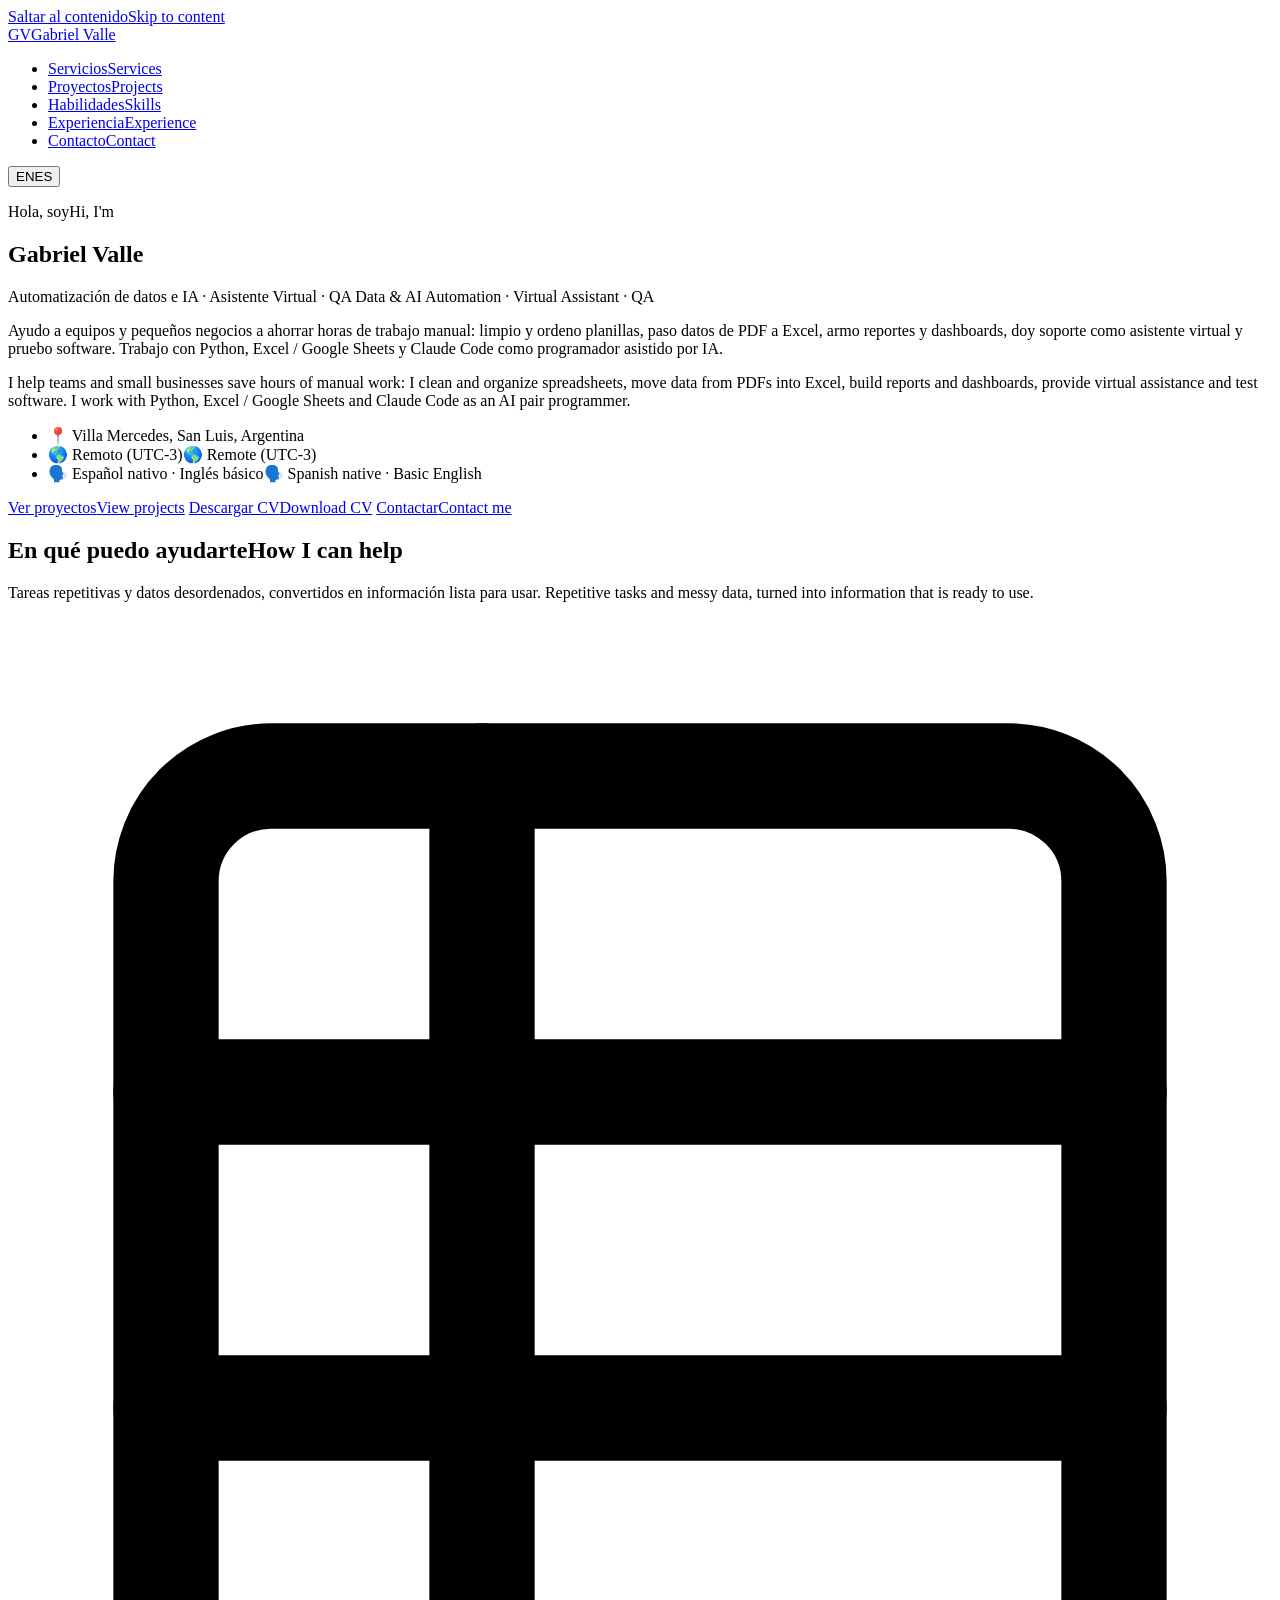
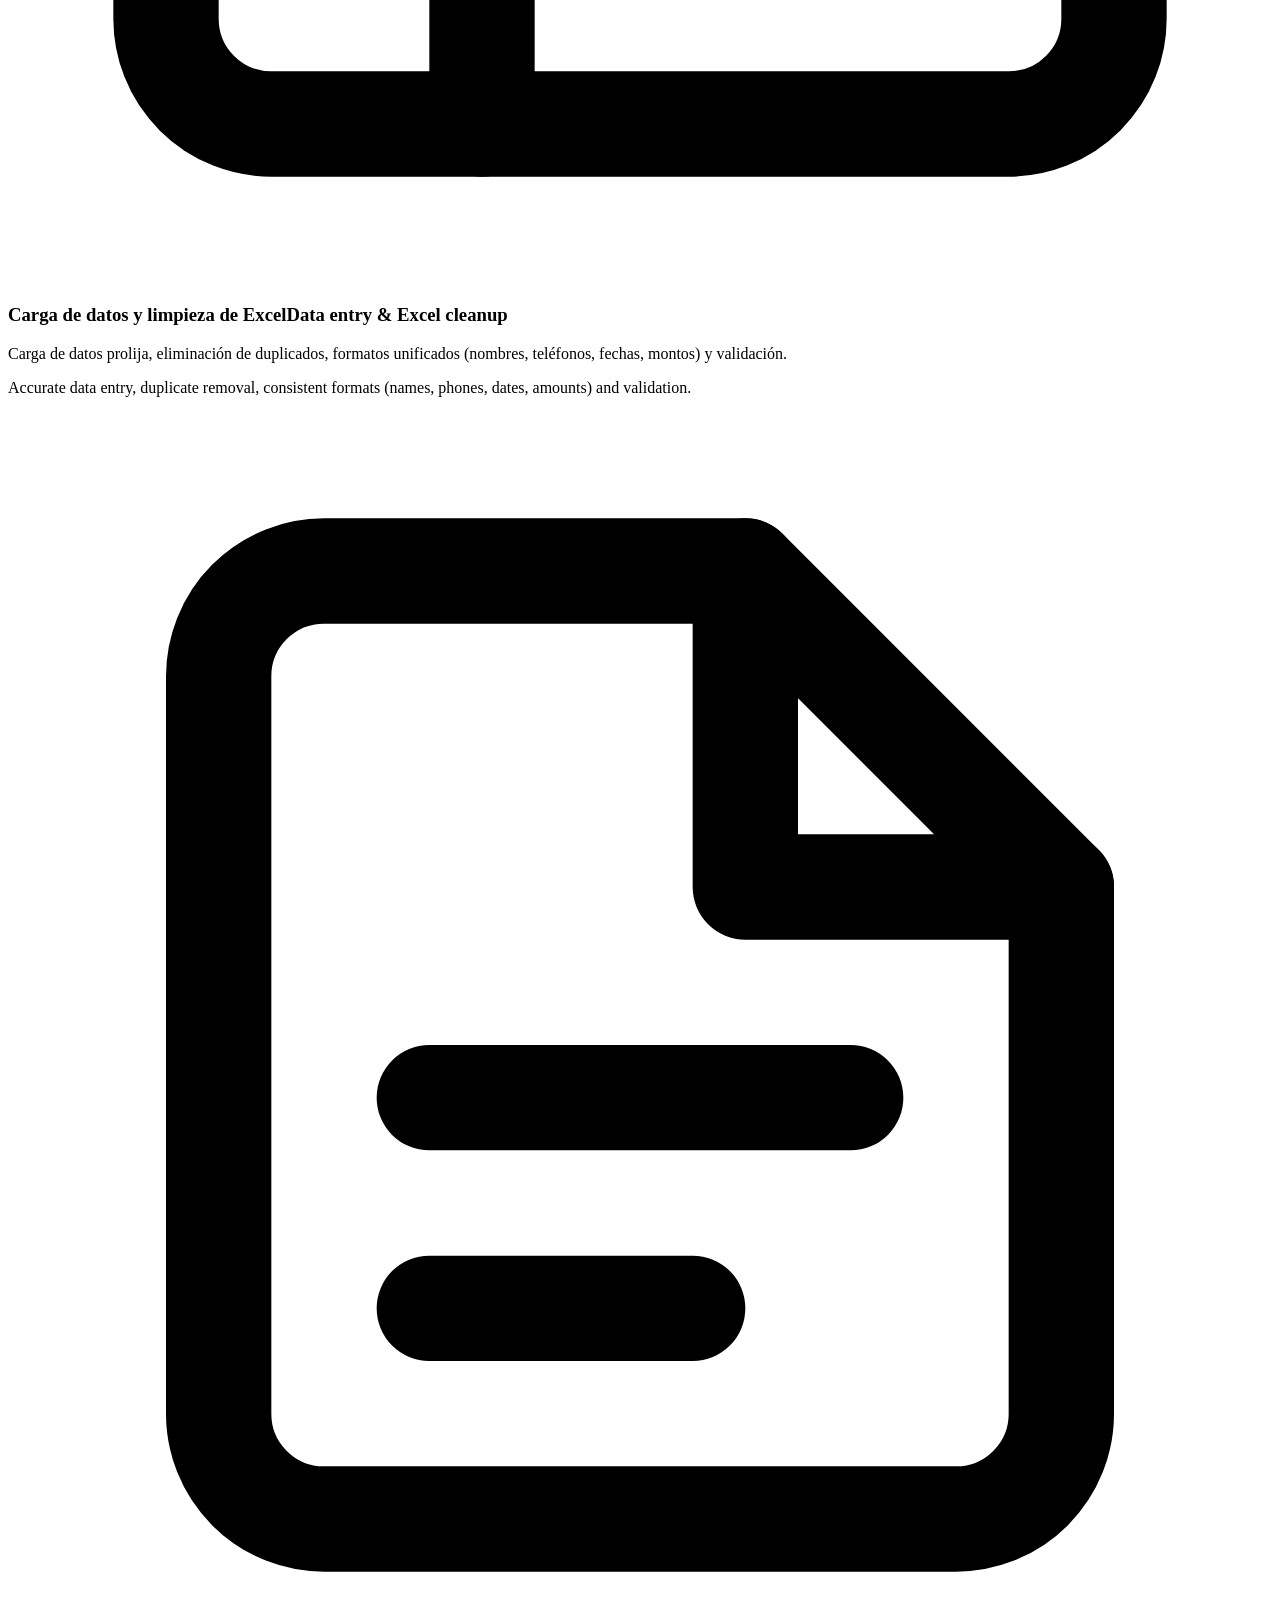
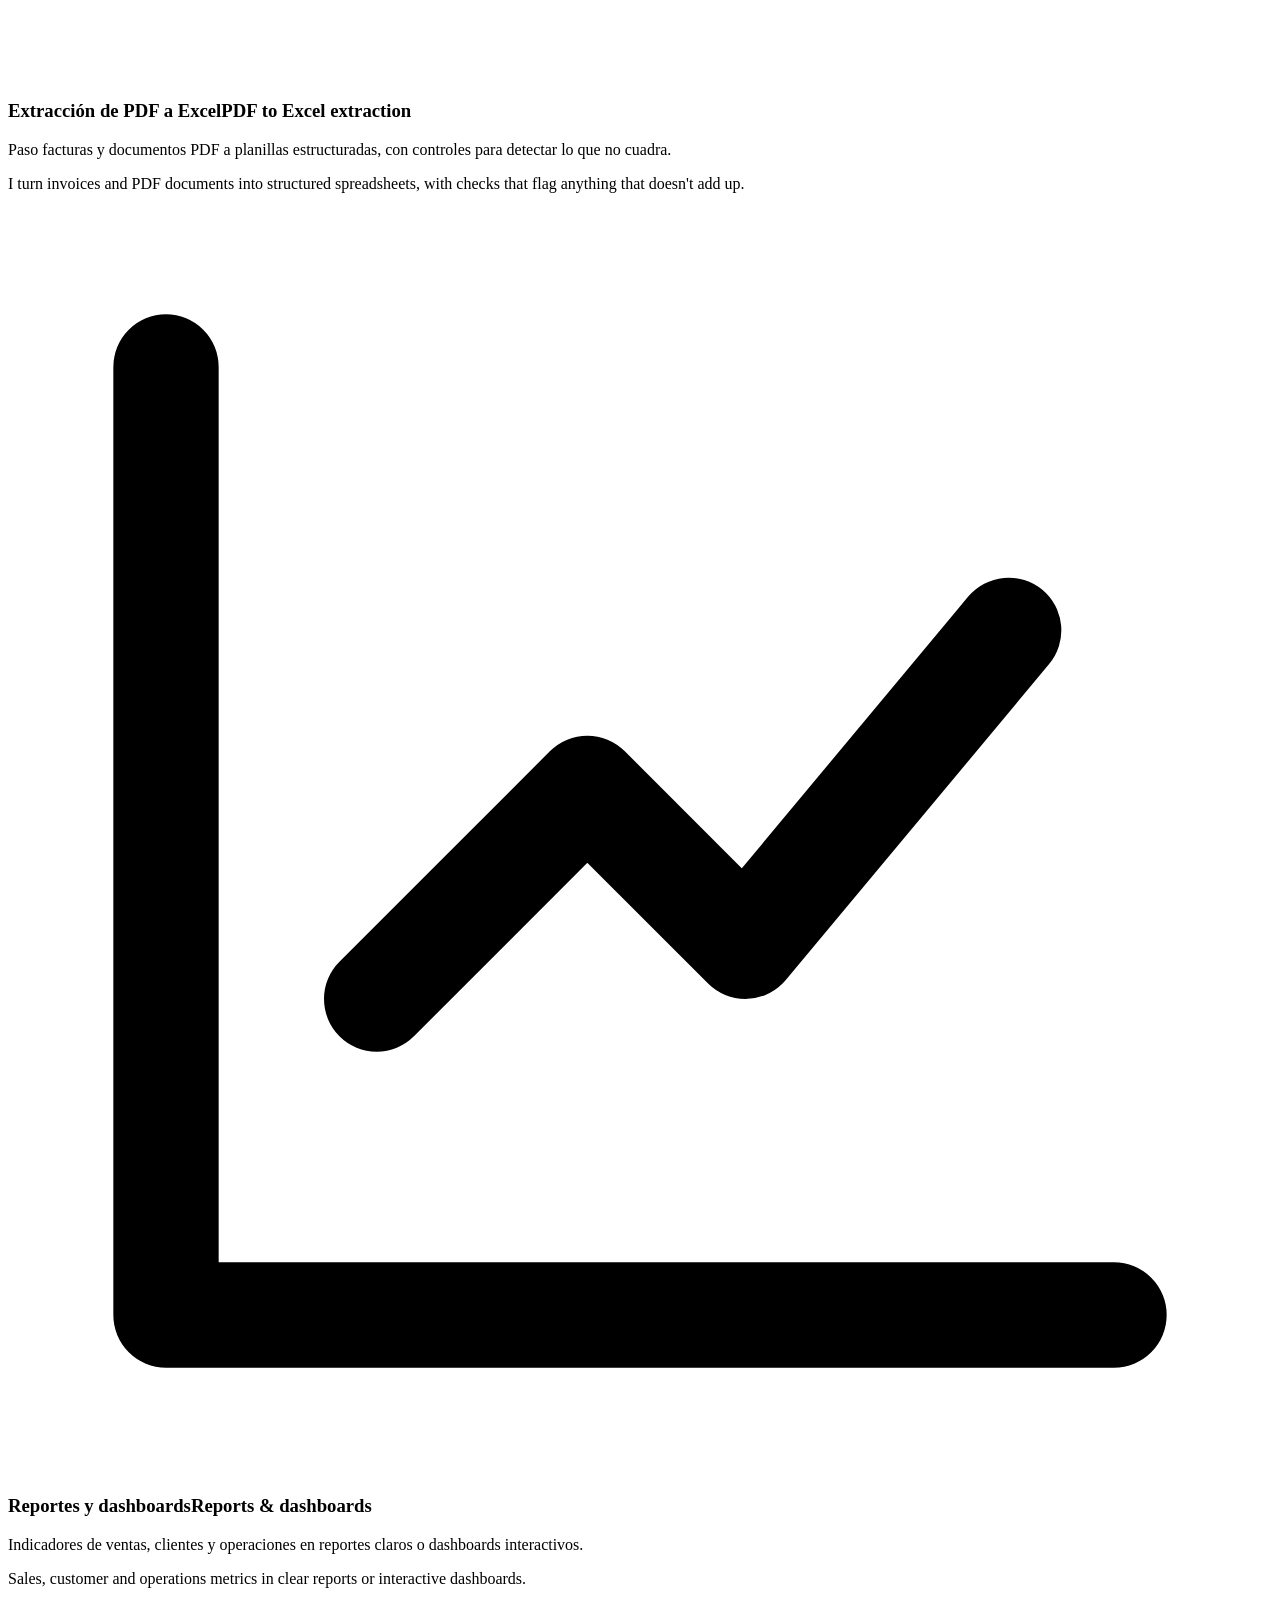
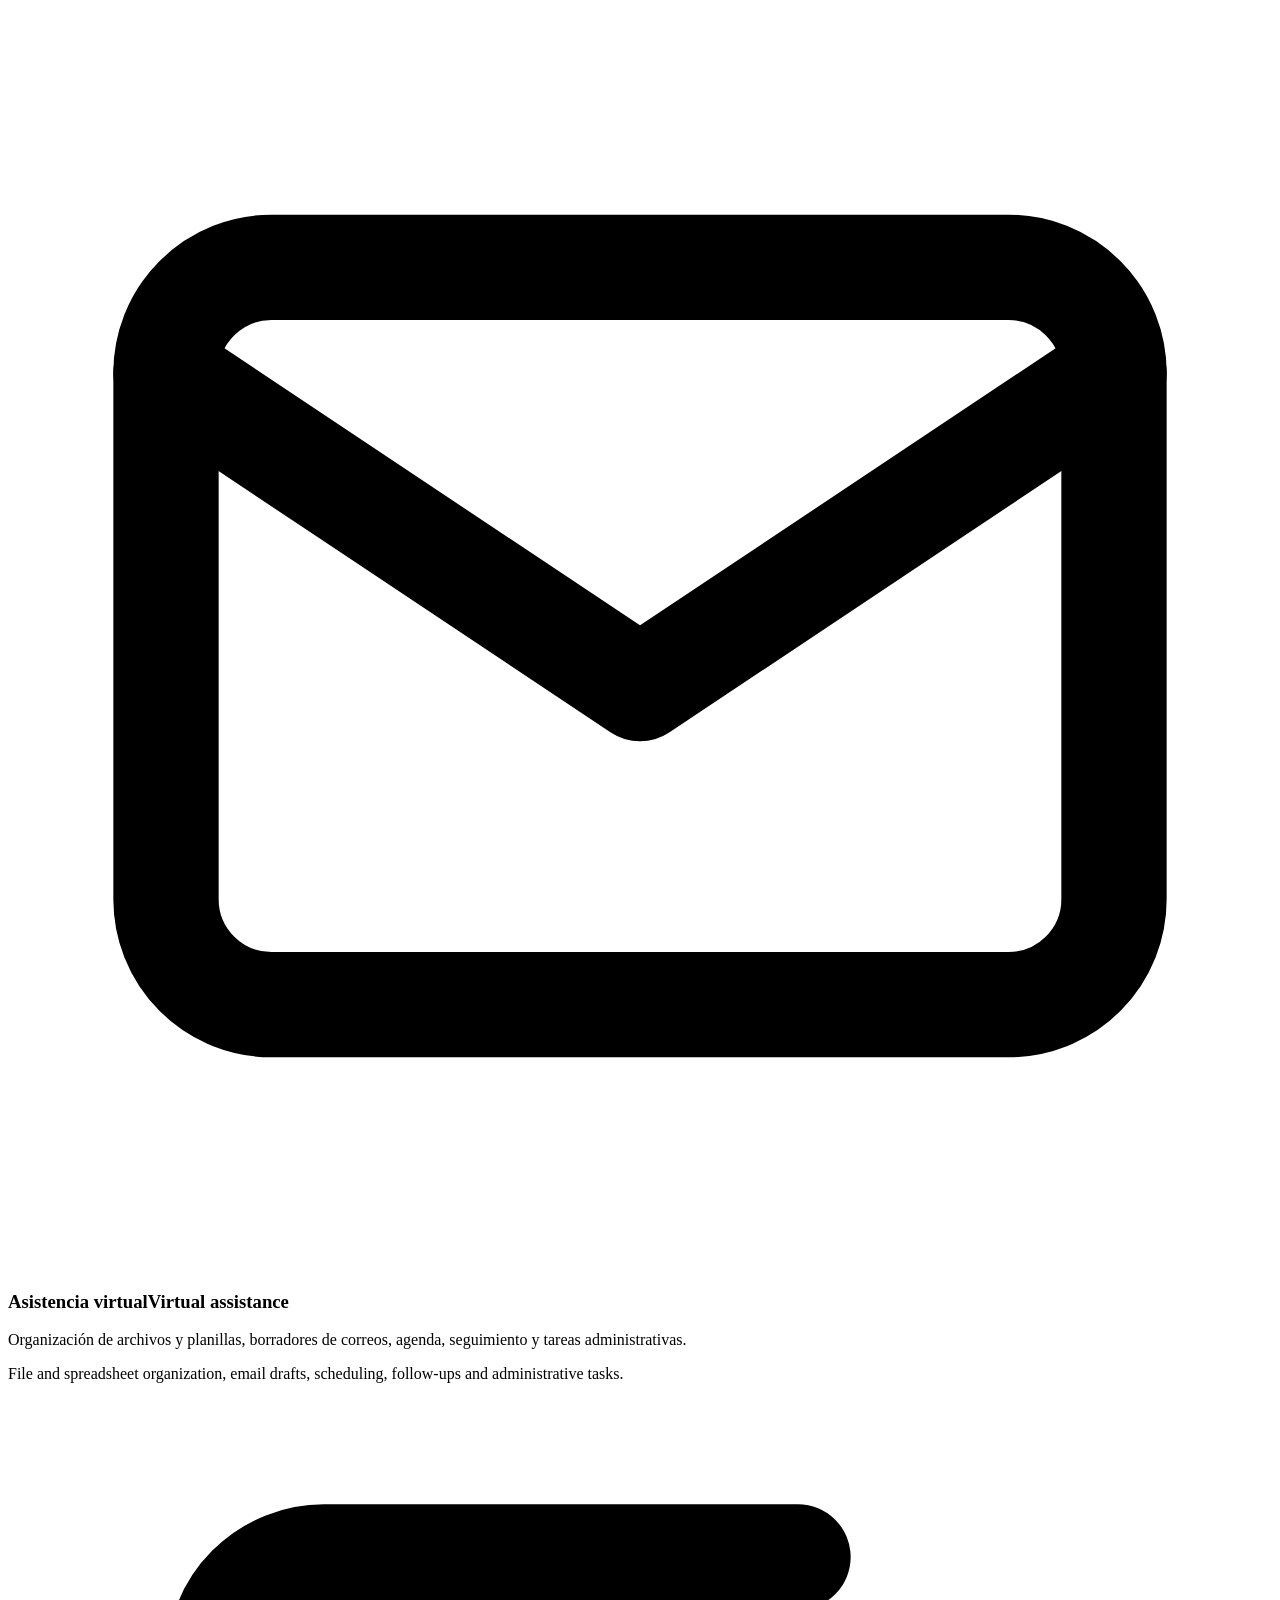
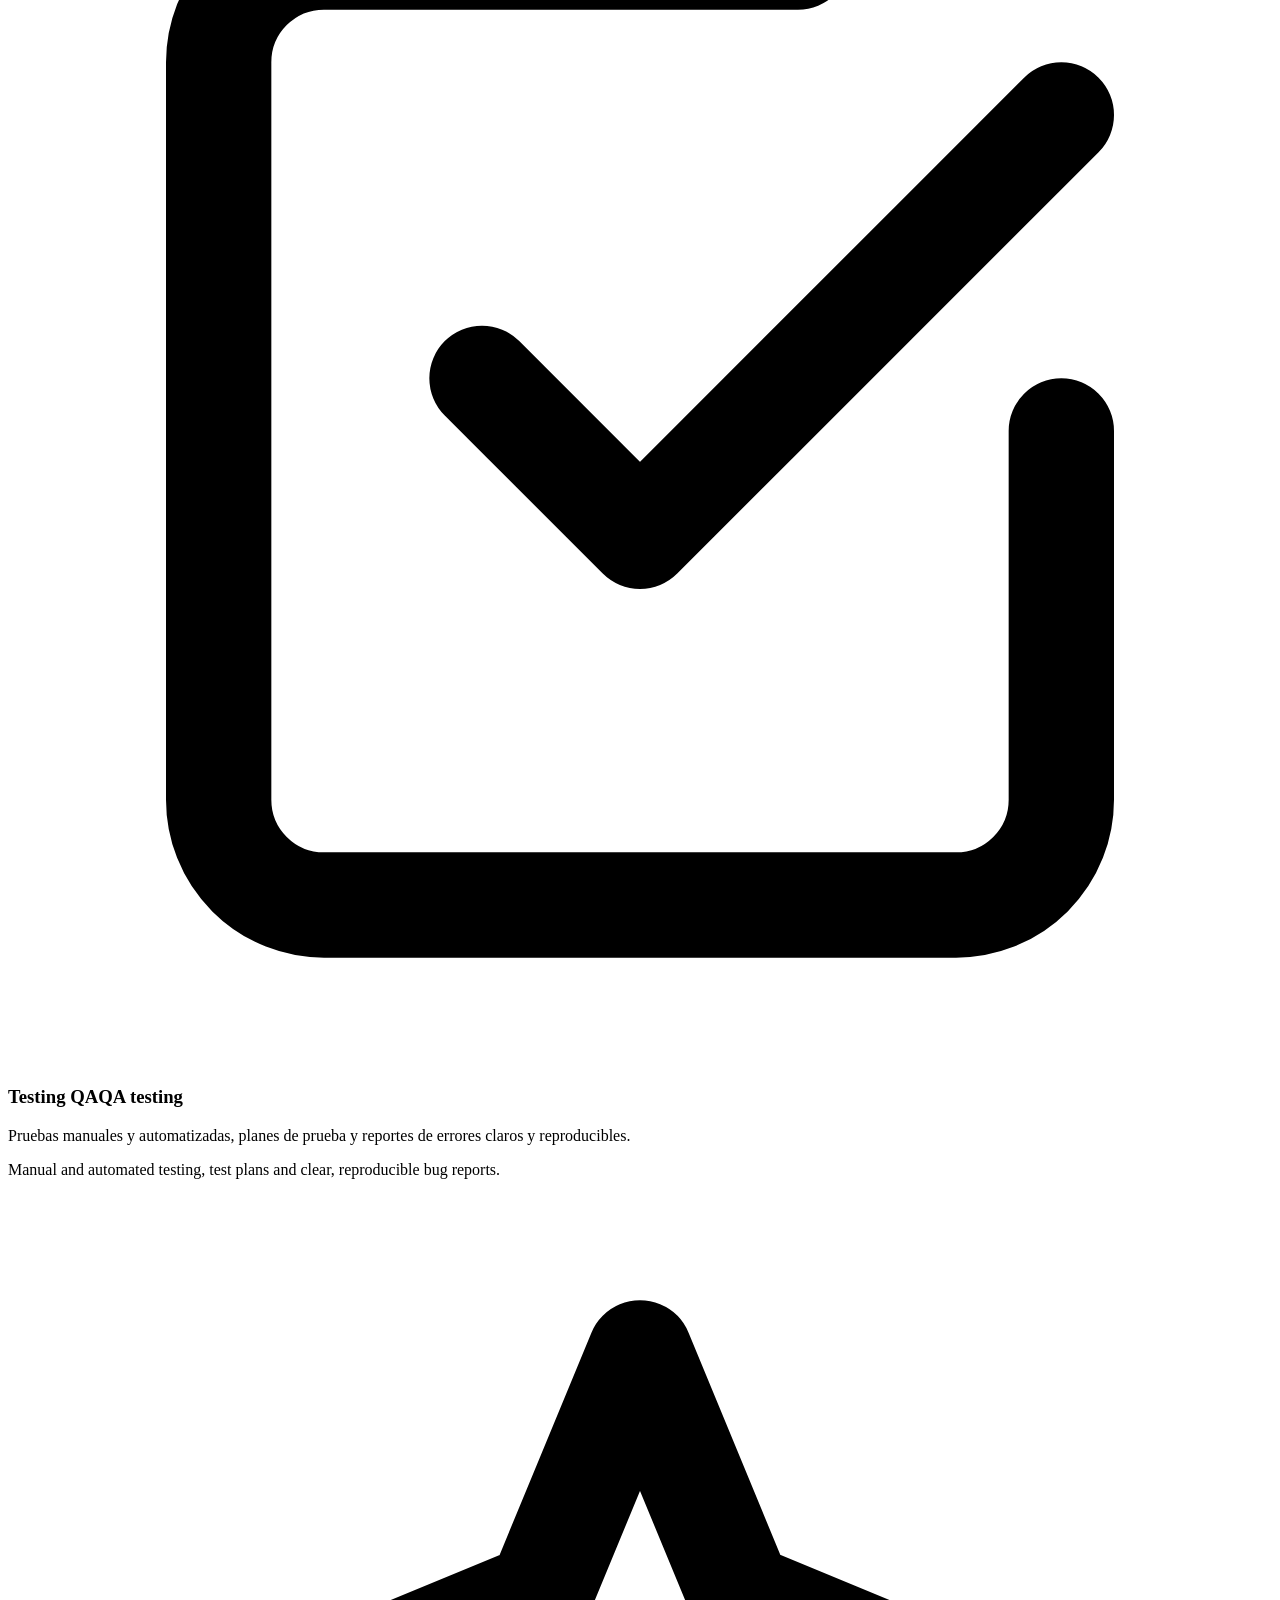
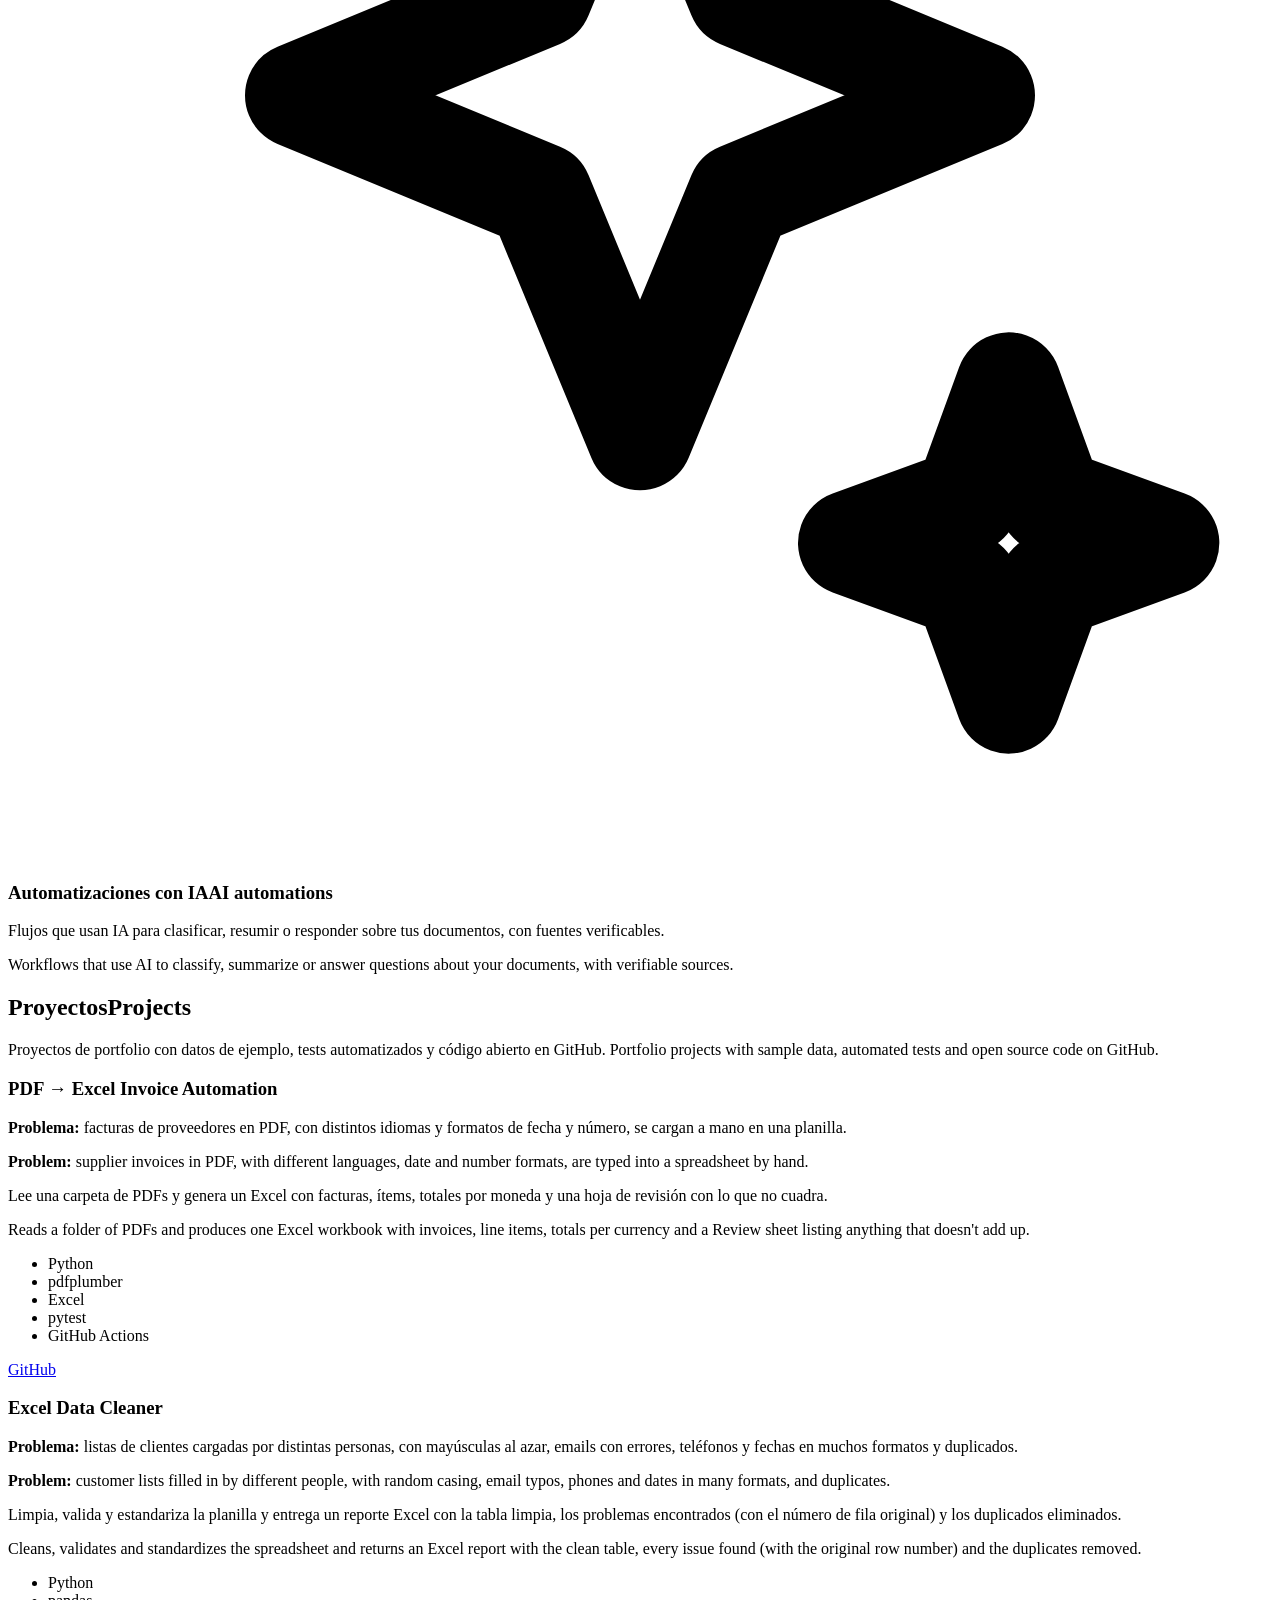
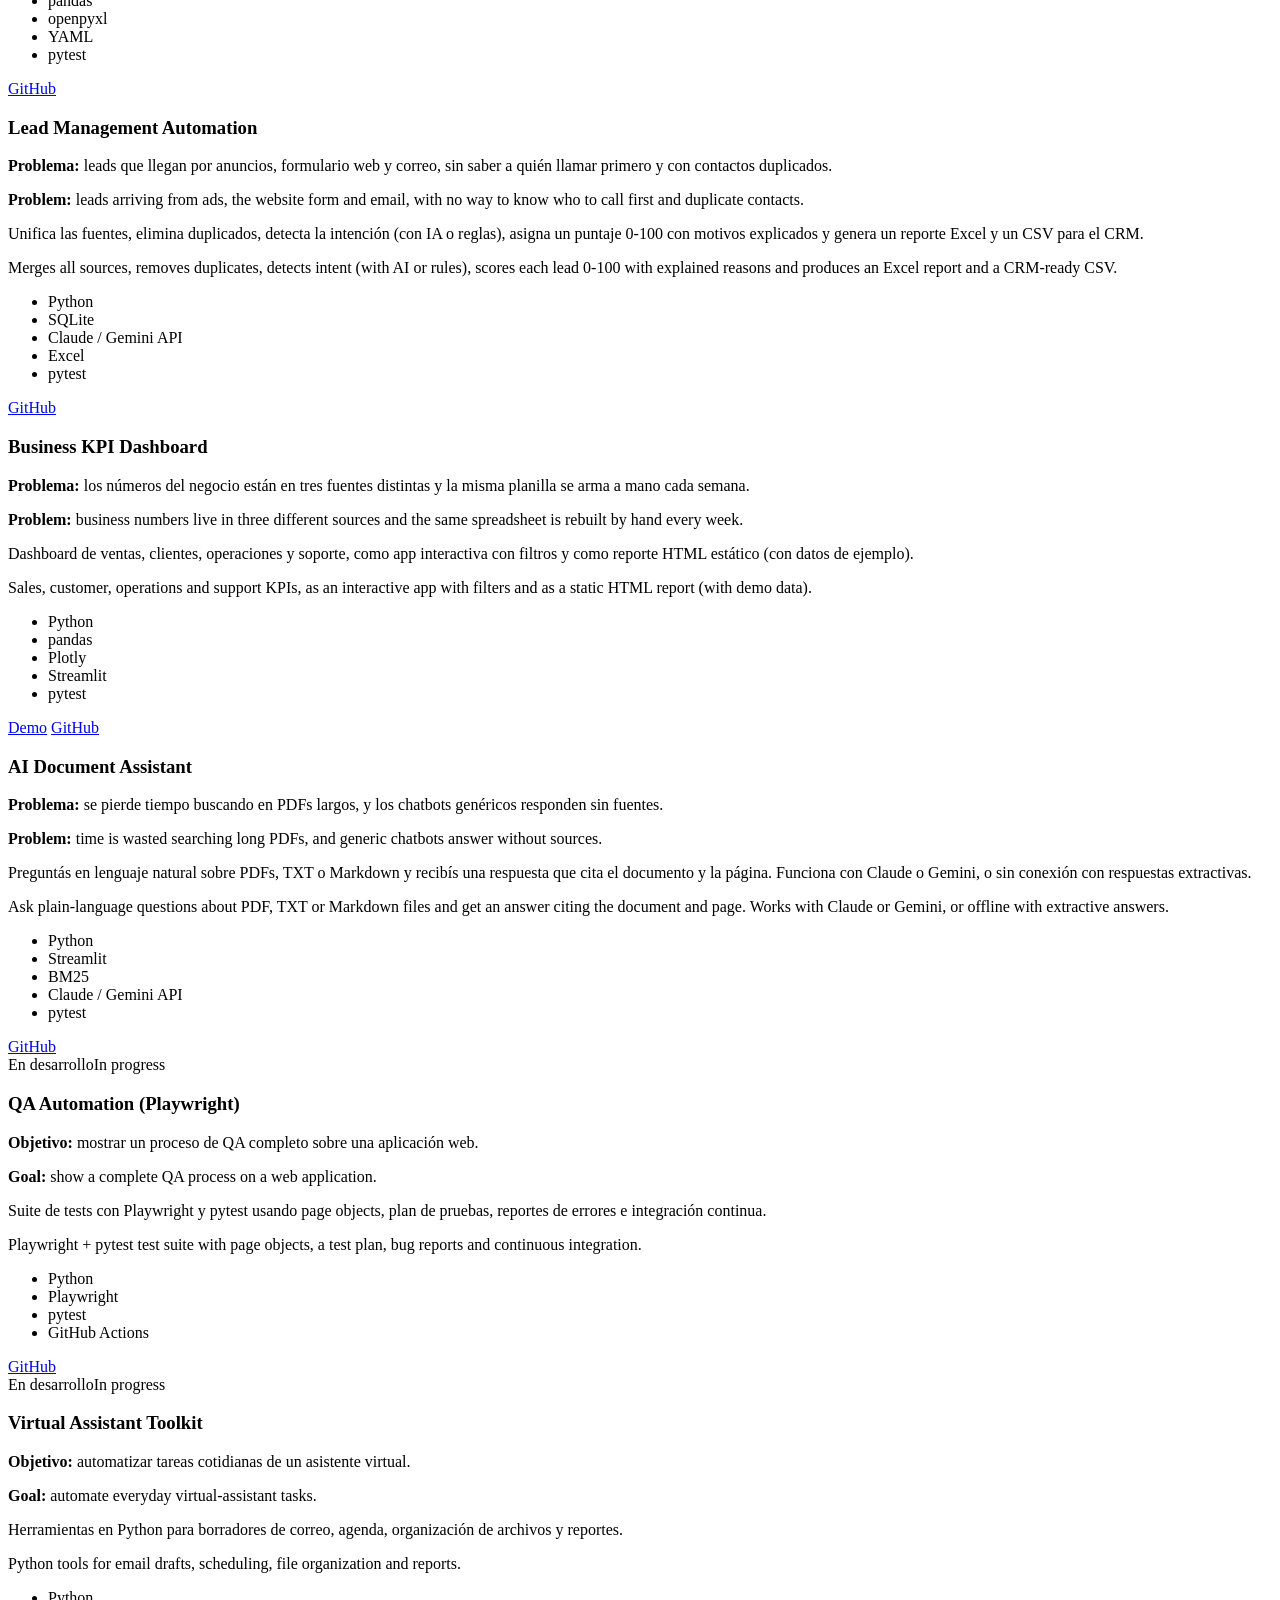
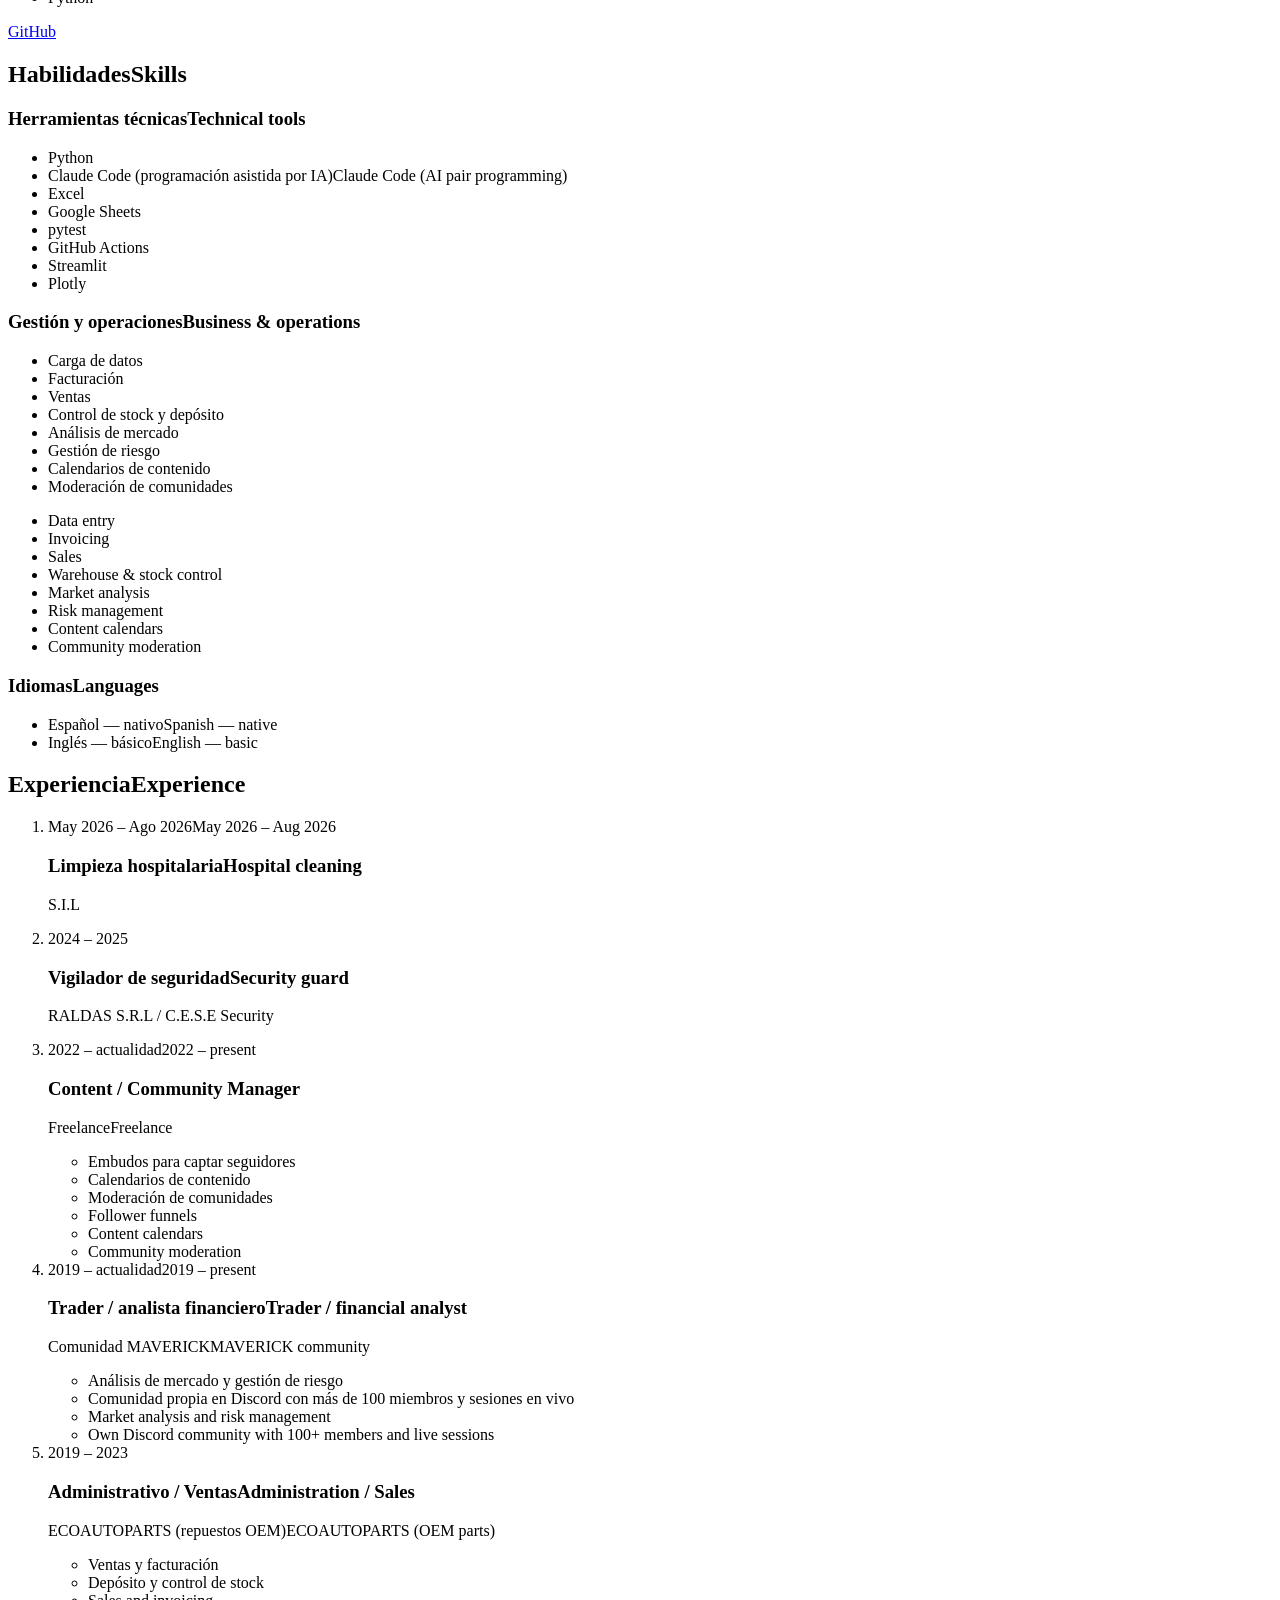
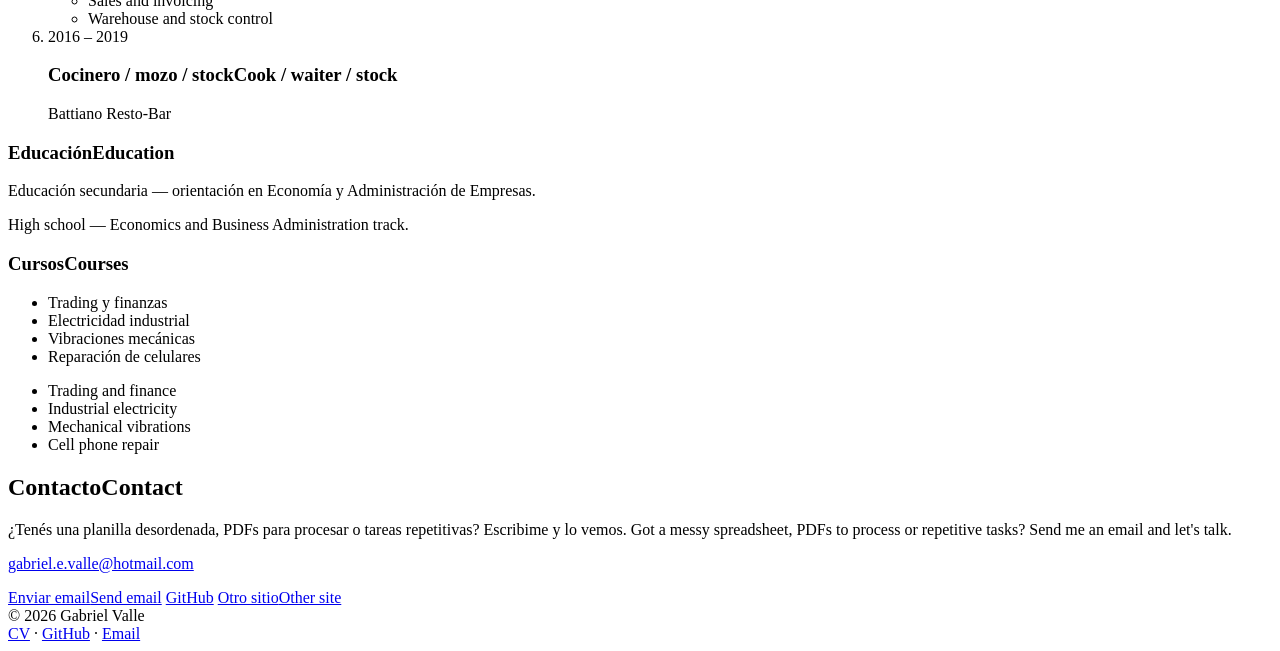
==== index.html @ 91557f8a "Add portfolio home page: hero, services, projects, skills, experience, contact Co-Authored-By: Claud" ====
<!doctype html>
<html lang="es"
      data-es-title="Gabriel Valle — Automatización de datos e IA · Asistente Virtual · QA"
      data-en-title="Gabriel Valle — Data &amp; AI Automation · Virtual Assistant · QA">
<head>
  <meta charset="utf-8">
  <meta name="viewport" content="width=device-width, initial-scale=1">
  <script>try{if(localStorage.getItem("lang")==="en")document.documentElement.lang="en"}catch(e){}</script>
  <title>Gabriel Valle — Automatización de datos e IA · Asistente Virtual · QA</title>
  <meta name="description"
        content="Gabriel Valle: automatización de datos e IA (Excel / PDF), asistente virtual, QA tester y carga de datos. Python, Claude Code, Excel / Google Sheets. Trabajo remoto desde Argentina (UTC-3)."
        data-es-content="Gabriel Valle: automatización de datos e IA (Excel / PDF), asistente virtual, QA tester y carga de datos. Python, Claude Code, Excel / Google Sheets. Trabajo remoto desde Argentina (UTC-3)."
        data-en-content="Gabriel Valle: data &amp; AI automation (Excel / PDF), virtual assistant, QA tester and data entry. Python, Claude Code, Excel / Google Sheets. Remote from Argentina (UTC-3).">
  <meta name="author" content="Gabriel Valle">
  <meta name="theme-color" content="#0b6bcb" media="(prefers-color-scheme: light)">
  <meta name="theme-color" content="#0e141b" media="(prefers-color-scheme: dark)">
  <link rel="canonical" href="https://gabrielvalle-491.github.io/">

  <!-- Open Graph / social -->
  <meta property="og:type" content="website">
  <meta property="og:url" content="https://gabrielvalle-491.github.io/">
  <meta property="og:site_name" content="Gabriel Valle">
  <meta property="og:title" content="Gabriel Valle — Automatización de datos e IA · Asistente Virtual · QA">
  <meta property="og:description" content="Automatizo tareas con Excel, PDF e IA: limpieza de datos, extracción de facturas, reportes y dashboards, asistencia virtual y testing QA. Remoto (UTC-3).">
  <meta property="og:locale" content="es_AR">
  <meta property="og:locale:alternate" content="en_US">
  <meta name="twitter:card" content="summary">
  <meta name="twitter:title" content="Gabriel Valle — Data &amp; AI Automation · Virtual Assistant · QA">
  <meta name="twitter:description" content="Excel, PDF and AI automations, reports and dashboards, virtual assistance and QA testing. Remote (UTC-3).">

  <link rel="icon" href="data:image/svg+xml,%3Csvg xmlns='http://www.w3.org/2000/svg' viewBox='0 0 64 64'%3E%3Crect width='64' height='64' rx='14' fill='%230b6bcb'/%3E%3Ctext x='32' y='42' font-family='Arial,Helvetica,sans-serif' font-size='28' font-weight='700' text-anchor='middle' fill='%23fff'%3EGV%3C/text%3E%3C/svg%3E">
  <link rel="stylesheet" href="assets/css/style.css">
  <script src="assets/js/main.js" defer></script>

  <script type="application/ld+json">
  {
    "@context": "https://schema.org",
    "@type": "Person",
    "name": "Gabriel Valle",
    "url": "https://gabrielvalle-491.github.io/",
    "email": "mailto:gabriel.e.valle@hotmail.com",
    "jobTitle": "Data & AI Automation · Virtual Assistant · QA",
    "address": { "@type": "PostalAddress", "addressLocality": "Villa Mercedes", "addressRegion": "San Luis", "addressCountry": "AR" },
    "sameAs": ["https://github.com/gabrielvalle-491", "https://allmaverick.my.canva.site/"]
  }
  </script>
</head>
<body>
  <a class="skip-link" href="#main"><span data-l="es">Saltar al contenido</span><span data-l="en">Skip to content</span></a>

  <header class="site-header">
    <nav class="container nav" aria-label="Principal" data-es-aria-label="Principal" data-en-aria-label="Main">
      <a class="brand" href="#top"><span class="brand-mark" aria-hidden="true">GV</span>Gabriel Valle</a>
      <ul class="nav-links">
        <li><a href="#servicios"><span data-l="es">Servicios</span><span data-l="en">Services</span></a></li>
        <li><a href="#proyectos"><span data-l="es">Proyectos</span><span data-l="en">Projects</span></a></li>
        <li><a href="#habilidades"><span data-l="es">Habilidades</span><span data-l="en">Skills</span></a></li>
        <li><a href="#experiencia"><span data-l="es">Experiencia</span><span data-l="en">Experience</span></a></li>
        <li><a href="#contacto"><span data-l="es">Contacto</span><span data-l="en">Contact</span></a></li>
      </ul>
      <button class="lang-toggle" type="button" data-lang-toggle
              aria-label="Switch to English" data-es-aria-label="Switch to English" data-en-aria-label="Cambiar a español">
        <span data-l="es" lang="en">EN</span><span data-l="en" lang="es">ES</span>
      </button>
    </nav>
  </header>

  <main id="main">
    <!-- ===== Hero ===== -->
    <section class="hero" id="top">
      <div class="container">
        <p class="eyebrow"><span data-l="es">Hola, soy</span><span data-l="en">Hi, I'm</span></p>
        <h1>Gabriel Valle</h1>
        <p class="title">
          <span data-l="es">Automatización de datos e IA · Asistente Virtual · QA</span>
          <span data-l="en">Data &amp; AI Automation · Virtual Assistant · QA</span>
        </p>
        <p class="pitch" data-l="es">
          Ayudo a equipos y pequeños negocios a ahorrar horas de trabajo manual: limpio y ordeno planillas,
          paso datos de PDF a Excel, armo reportes y dashboards, doy soporte como asistente virtual y pruebo software.
          Trabajo con Python, Excel / Google Sheets y Claude Code como programador asistido por IA.
        </p>
        <p class="pitch" data-l="en">
          I help teams and small businesses save hours of manual work: I clean and organize spreadsheets,
          move data from PDFs into Excel, build reports and dashboards, provide virtual assistance and test software.
          I work with Python, Excel / Google Sheets and Claude Code as an AI pair programmer.
        </p>
        <ul class="hero-meta">
          <li>📍 Villa Mercedes, San Luis, Argentina</li>
          <li><span data-l="es">🌎 Remoto (UTC-3)</span><span data-l="en">🌎 Remote (UTC-3)</span></li>
          <li><span data-l="es">🗣️ Español nativo · Inglés básico</span><span data-l="en">🗣️ Spanish native · Basic English</span></li>
        </ul>
        <div class="hero-actions">
          <a class="btn btn-primary" href="#proyectos"><span data-l="es">Ver proyectos</span><span data-l="en">View projects</span></a>
          <a class="btn btn-outline" href="cv/"><span data-l="es">Descargar CV</span><span data-l="en">Download CV</span></a>
          <a class="btn btn-outline" href="#contacto"><span data-l="es">Contactar</span><span data-l="en">Contact me</span></a>
        </div>
      </div>
    </section>

    <!-- ===== Services ===== -->
    <section id="servicios" aria-labelledby="servicios-title">
      <div class="container">
        <h2 id="servicios-title"><span data-l="es">En qué puedo ayudarte</span><span data-l="en">How I can help</span></h2>
        <p class="section-intro">
          <span data-l="es">Tareas repetitivas y datos desordenados, convertidos en información lista para usar.</span>
          <span data-l="en">Repetitive tasks and messy data, turned into information that is ready to use.</span>
        </p>
        <div class="grid grid-3">
          <article class="card">
            <div class="icon" aria-hidden="true"><svg viewBox="0 0 24 24" fill="none" stroke="currentColor" stroke-width="2" stroke-linecap="round" stroke-linejoin="round"><rect x="3" y="3" width="18" height="18" rx="2"/><path d="M3 9h18M3 15h18M9 3v18"/></svg></div>
            <h3><span data-l="es">Carga de datos y limpieza de Excel</span><span data-l="en">Data entry &amp; Excel cleanup</span></h3>
            <p data-l="es">Carga de datos prolija, eliminación de duplicados, formatos unificados (nombres, teléfonos, fechas, montos) y validación.</p>
            <p data-l="en">Accurate data entry, duplicate removal, consistent formats (names, phones, dates, amounts) and validation.</p>
          </article>
          <article class="card">
            <div class="icon" aria-hidden="true"><svg viewBox="0 0 24 24" fill="none" stroke="currentColor" stroke-width="2" stroke-linecap="round" stroke-linejoin="round"><path d="M14 3H6a2 2 0 0 0-2 2v14a2 2 0 0 0 2 2h12a2 2 0 0 0 2-2V9z"/><path d="M14 3v6h6M8 13h8M8 17h5"/></svg></div>
            <h3><span data-l="es">Extracción de PDF a Excel</span><span data-l="en">PDF to Excel extraction</span></h3>
            <p data-l="es">Paso facturas y documentos PDF a planillas estructuradas, con controles para detectar lo que no cuadra.</p>
            <p data-l="en">I turn invoices and PDF documents into structured spreadsheets, with checks that flag anything that doesn't add up.</p>
          </article>
          <article class="card">
            <div class="icon" aria-hidden="true"><svg viewBox="0 0 24 24" fill="none" stroke="currentColor" stroke-width="2" stroke-linecap="round" stroke-linejoin="round"><path d="M3 3v18h18"/><path d="M7 15l4-4 3 3 5-6"/></svg></div>
            <h3><span data-l="es">Reportes y dashboards</span><span data-l="en">Reports &amp; dashboards</span></h3>
            <p data-l="es">Indicadores de ventas, clientes y operaciones en reportes claros o dashboards interactivos.</p>
            <p data-l="en">Sales, customer and operations metrics in clear reports or interactive dashboards.</p>
          </article>
          <article class="card">
            <div class="icon" aria-hidden="true"><svg viewBox="0 0 24 24" fill="none" stroke="currentColor" stroke-width="2" stroke-linecap="round" stroke-linejoin="round"><rect x="3" y="5" width="18" height="14" rx="2"/><path d="M3 7l9 6 9-6"/></svg></div>
            <h3><span data-l="es">Asistencia virtual</span><span data-l="en">Virtual assistance</span></h3>
            <p data-l="es">Organización de archivos y planillas, borradores de correos, agenda, seguimiento y tareas administrativas.</p>
            <p data-l="en">File and spreadsheet organization, email drafts, scheduling, follow-ups and administrative tasks.</p>
          </article>
          <article class="card">
            <div class="icon" aria-hidden="true"><svg viewBox="0 0 24 24" fill="none" stroke="currentColor" stroke-width="2" stroke-linecap="round" stroke-linejoin="round"><path d="M9 11l3 3 8-8"/><path d="M20 12v7a2 2 0 0 1-2 2H6a2 2 0 0 1-2-2V5a2 2 0 0 1 2-2h9"/></svg></div>
            <h3><span data-l="es">Testing QA</span><span data-l="en">QA testing</span></h3>
            <p data-l="es">Pruebas manuales y automatizadas, planes de prueba y reportes de errores claros y reproducibles.</p>
            <p data-l="en">Manual and automated testing, test plans and clear, reproducible bug reports.</p>
          </article>
          <article class="card">
            <div class="icon" aria-hidden="true"><svg viewBox="0 0 24 24" fill="none" stroke="currentColor" stroke-width="2" stroke-linecap="round" stroke-linejoin="round"><path d="M12 3l1.9 4.6L18.5 9.5l-4.6 1.9L12 16l-1.9-4.6L5.5 9.5l4.6-1.9z"/><path d="M19 15l.8 2.2L22 18l-2.2.8L19 21l-.8-2.2L16 18l2.2-.8z"/></svg></div>
            <h3><span data-l="es">Automatizaciones con IA</span><span data-l="en">AI automations</span></h3>
            <p data-l="es">Flujos que usan IA para clasificar, resumir o responder sobre tus documentos, con fuentes verificables.</p>
            <p data-l="en">Workflows that use AI to classify, summarize or answer questions about your documents, with verifiable sources.</p>
          </article>
        </div>
      </div>
    </section>

    <!-- ===== Projects ===== -->
    <section id="proyectos" aria-labelledby="proyectos-title">
      <div class="container">
        <h2 id="proyectos-title"><span data-l="es">Proyectos</span><span data-l="en">Projects</span></h2>
        <p class="section-intro">
          <span data-l="es">Proyectos de portfolio con datos de ejemplo, tests automatizados y código abierto en GitHub.</span>
          <span data-l="en">Portfolio projects with sample data, automated tests and open source code on GitHub.</span>
        </p>
        <div class="grid grid-3">
          <article class="card project">
            <h3>PDF → Excel Invoice Automation</h3>
            <p class="problem" data-l="es"><strong>Problema:</strong> facturas de proveedores en PDF, con distintos idiomas y formatos de fecha y número, se cargan a mano en una planilla.</p>
            <p class="problem" data-l="en"><strong>Problem:</strong> supplier invoices in PDF, with different languages, date and number formats, are typed into a spreadsheet by hand.</p>
            <p data-l="es">Lee una carpeta de PDFs y genera un Excel con facturas, ítems, totales por moneda y una hoja de revisión con lo que no cuadra.</p>
            <p data-l="en">Reads a folder of PDFs and produces one Excel workbook with invoices, line items, totals per currency and a Review sheet listing anything that doesn't add up.</p>
            <ul class="tags" aria-label="Stack"><li>Python</li><li>pdfplumber</li><li>Excel</li><li>pytest</li><li>GitHub Actions</li></ul>
            <div class="links">
              <a class="btn btn-outline" href="https://github.com/gabrielvalle-491/pdf-invoice-to-excel">GitHub</a>
            </div>
          </article>

          <article class="card project">
            <h3>Excel Data Cleaner</h3>
            <p class="problem" data-l="es"><strong>Problema:</strong> listas de clientes cargadas por distintas personas, con mayúsculas al azar, emails con errores, teléfonos y fechas en muchos formatos y duplicados.</p>
            <p class="problem" data-l="en"><strong>Problem:</strong> customer lists filled in by different people, with random casing, email typos, phones and dates in many formats, and duplicates.</p>
            <p data-l="es">Limpia, valida y estandariza la planilla y entrega un reporte Excel con la tabla limpia, los problemas encontrados (con el número de fila original) y los duplicados eliminados.</p>
            <p data-l="en">Cleans, validates and standardizes the spreadsheet and returns an Excel report with the clean table, every issue found (with the original row number) and the duplicates removed.</p>
            <ul class="tags" aria-label="Stack"><li>Python</li><li>pandas</li><li>openpyxl</li><li>YAML</li><li>pytest</li></ul>
            <div class="links">
              <a class="btn btn-outline" href="https://github.com/gabrielvalle-491/excel-data-cleaner">GitHub</a>
            </div>
          </article>

          <article class="card project">
            <h3>Lead Management Automation</h3>
            <p class="problem" data-l="es"><strong>Problema:</strong> leads que llegan por anuncios, formulario web y correo, sin saber a quién llamar primero y con contactos duplicados.</p>
            <p class="problem" data-l="en"><strong>Problem:</strong> leads arriving from ads, the website form and email, with no way to know who to call first and duplicate contacts.</p>
            <p data-l="es">Unifica las fuentes, elimina duplicados, detecta la intención (con IA o reglas), asigna un puntaje 0-100 con motivos explicados y genera un reporte Excel y un CSV para el CRM.</p>
            <p data-l="en">Merges all sources, removes duplicates, detects intent (with AI or rules), scores each lead 0-100 with explained reasons and produces an Excel report and a CRM-ready CSV.</p>
            <ul class="tags" aria-label="Stack"><li>Python</li><li>SQLite</li><li>Claude / Gemini API</li><li>Excel</li><li>pytest</li></ul>
            <div class="links">
              <a class="btn btn-outline" href="https://github.com/gabrielvalle-491/lead-management-automation">GitHub</a>
            </div>
          </article>

          <article class="card project">
            <h3>Business KPI Dashboard</h3>
            <p class="problem" data-l="es"><strong>Problema:</strong> los números del negocio están en tres fuentes distintas y la misma planilla se arma a mano cada semana.</p>
            <p class="problem" data-l="en"><strong>Problem:</strong> business numbers live in three different sources and the same spreadsheet is rebuilt by hand every week.</p>
            <p data-l="es">Dashboard de ventas, clientes, operaciones y soporte, como app interactiva con filtros y como reporte HTML estático (con datos de ejemplo).</p>
            <p data-l="en">Sales, customer, operations and support KPIs, as an interactive app with filters and as a static HTML report (with demo data).</p>
            <ul class="tags" aria-label="Stack"><li>Python</li><li>pandas</li><li>Plotly</li><li>Streamlit</li><li>pytest</li></ul>
            <div class="links">
              <a class="btn btn-primary" href="https://gabrielvalle-491.github.io/business-kpi-dashboard/">Demo</a>
              <a class="btn btn-outline" href="https://github.com/gabrielvalle-491/business-kpi-dashboard">GitHub</a>
            </div>
          </article>

          <article class="card project">
            <h3>AI Document Assistant</h3>
            <p class="problem" data-l="es"><strong>Problema:</strong> se pierde tiempo buscando en PDFs largos, y los chatbots genéricos responden sin fuentes.</p>
            <p class="problem" data-l="en"><strong>Problem:</strong> time is wasted searching long PDFs, and generic chatbots answer without sources.</p>
            <p data-l="es">Preguntás en lenguaje natural sobre PDFs, TXT o Markdown y recibís una respuesta que cita el documento y la página. Funciona con Claude o Gemini, o sin conexión con respuestas extractivas.</p>
            <p data-l="en">Ask plain-language questions about PDF, TXT or Markdown files and get an answer citing the document and page. Works with Claude or Gemini, or offline with extractive answers.</p>
            <ul class="tags" aria-label="Stack"><li>Python</li><li>Streamlit</li><li>BM25</li><li>Claude / Gemini API</li><li>pytest</li></ul>
            <div class="links">
              <a class="btn btn-outline" href="https://github.com/gabrielvalle-491/ai-document-assistant">GitHub</a>
            </div>
          </article>

          <article class="card project">
            <span class="status"><span data-l="es">En desarrollo</span><span data-l="en">In progress</span></span>
            <h3>QA Automation (Playwright)</h3>
            <p class="problem" data-l="es"><strong>Objetivo:</strong> mostrar un proceso de QA completo sobre una aplicación web.</p>
            <p class="problem" data-l="en"><strong>Goal:</strong> show a complete QA process on a web application.</p>
            <p data-l="es">Suite de tests con Playwright y pytest usando page objects, plan de pruebas, reportes de errores e integración continua.</p>
            <p data-l="en">Playwright + pytest test suite with page objects, a test plan, bug reports and continuous integration.</p>
            <ul class="tags" aria-label="Stack"><li>Python</li><li>Playwright</li><li>pytest</li><li>GitHub Actions</li></ul>
            <div class="links">
              <a class="btn btn-outline" href="https://github.com/gabrielvalle-491/qa-automation-playwright">GitHub</a>
            </div>
          </article>

          <article class="card project">
            <span class="status"><span data-l="es">En desarrollo</span><span data-l="en">In progress</span></span>
            <h3>Virtual Assistant Toolkit</h3>
            <p class="problem" data-l="es"><strong>Objetivo:</strong> automatizar tareas cotidianas de un asistente virtual.</p>
            <p class="problem" data-l="en"><strong>Goal:</strong> automate everyday virtual-assistant tasks.</p>
            <p data-l="es">Herramientas en Python para borradores de correo, agenda, organización de archivos y reportes.</p>
            <p data-l="en">Python tools for email drafts, scheduling, file organization and reports.</p>
            <ul class="tags" aria-label="Stack"><li>Python</li></ul>
            <div class="links">
              <a class="btn btn-outline" href="https://github.com/gabrielvalle-491/virtual-assistant-toolkit">GitHub</a>
            </div>
          </article>
        </div>
      </div>
    </section>

    <!-- ===== Skills ===== -->
    <section id="habilidades" aria-labelledby="habilidades-title">
      <div class="container">
        <h2 id="habilidades-title"><span data-l="es">Habilidades</span><span data-l="en">Skills</span></h2>
        <div class="grid grid-3">
          <div class="card skill-group">
            <h3><span data-l="es">Herramientas técnicas</span><span data-l="en">Technical tools</span></h3>
            <ul class="tags">
              <li>Python</li>
              <li><span data-l="es">Claude Code (programación asistida por IA)</span><span data-l="en">Claude Code (AI pair programming)</span></li>
              <li>Excel</li><li>Google Sheets</li><li>pytest</li><li>GitHub Actions</li><li>Streamlit</li><li>Plotly</li>
            </ul>
          </div>
          <div class="card skill-group">
            <h3><span data-l="es">Gestión y operaciones</span><span data-l="en">Business &amp; operations</span></h3>
            <ul class="tags" data-l="es">
              <li>Carga de datos</li><li>Facturación</li><li>Ventas</li><li>Control de stock y depósito</li>
              <li>Análisis de mercado</li><li>Gestión de riesgo</li><li>Calendarios de contenido</li><li>Moderación de comunidades</li>
            </ul>
            <ul class="tags" data-l="en">
              <li>Data entry</li><li>Invoicing</li><li>Sales</li><li>Warehouse &amp; stock control</li>
              <li>Market analysis</li><li>Risk management</li><li>Content calendars</li><li>Community moderation</li>
            </ul>
          </div>
          <div class="card skill-group">
            <h3><span data-l="es">Idiomas</span><span data-l="en">Languages</span></h3>
            <ul class="tags">
              <li><span data-l="es">Español — nativo</span><span data-l="en">Spanish — native</span></li>
              <li><span data-l="es">Inglés — básico</span><span data-l="en">English — basic</span></li>
            </ul>
          </div>
        </div>
      </div>
    </section>

    <!-- ===== Experience ===== -->
    <section id="experiencia" aria-labelledby="experiencia-title">
      <div class="container">
        <h2 id="experiencia-title"><span data-l="es">Experiencia</span><span data-l="en">Experience</span></h2>
        <ol class="timeline">
          <li>
            <span class="when"><span data-l="es">May 2026 – Ago 2026</span><span data-l="en">May 2026 – Aug 2026</span></span>
            <h3><span data-l="es">Limpieza hospitalaria</span><span data-l="en">Hospital cleaning</span></h3>
            <p class="org">S.I.L</p>
          </li>
          <li>
            <span class="when">2024 – 2025</span>
            <h3><span data-l="es">Vigilador de seguridad</span><span data-l="en">Security guard</span></h3>
            <p class="org">RALDAS S.R.L / C.E.S.E Security</p>
          </li>
          <li>
            <span class="when"><span data-l="es">2022 – actualidad</span><span data-l="en">2022 – present</span></span>
            <h3>Content / Community Manager</h3>
            <p class="org"><span data-l="es">Freelance</span><span data-l="en">Freelance</span></p>
            <ul data-l="es"><li>Embudos para captar seguidores</li><li>Calendarios de contenido</li><li>Moderación de comunidades</li></ul>
            <ul data-l="en"><li>Follower funnels</li><li>Content calendars</li><li>Community moderation</li></ul>
          </li>
          <li>
            <span class="when"><span data-l="es">2019 – actualidad</span><span data-l="en">2019 – present</span></span>
            <h3><span data-l="es">Trader / analista financiero</span><span data-l="en">Trader / financial analyst</span></h3>
            <p class="org"><span data-l="es">Comunidad MAVERICK</span><span data-l="en">MAVERICK community</span></p>
            <ul data-l="es"><li>Análisis de mercado y gestión de riesgo</li><li>Comunidad propia en Discord con más de 100 miembros y sesiones en vivo</li></ul>
            <ul data-l="en"><li>Market analysis and risk management</li><li>Own Discord community with 100+ members and live sessions</li></ul>
          </li>
          <li>
            <span class="when">2019 – 2023</span>
            <h3><span data-l="es">Administrativo / Ventas</span><span data-l="en">Administration / Sales</span></h3>
            <p class="org"><span data-l="es">ECOAUTOPARTS (repuestos OEM)</span><span data-l="en">ECOAUTOPARTS (OEM parts)</span></p>
            <ul data-l="es"><li>Ventas y facturación</li><li>Depósito y control de stock</li></ul>
            <ul data-l="en"><li>Sales and invoicing</li><li>Warehouse and stock control</li></ul>
          </li>
          <li>
            <span class="when">2016 – 2019</span>
            <h3><span data-l="es">Cocinero / mozo / stock</span><span data-l="en">Cook / waiter / stock</span></h3>
            <p class="org">Battiano Resto-Bar</p>
          </li>
        </ol>

        <div class="grid grid-2 edu">
          <div class="card">
            <h3><span data-l="es">Educación</span><span data-l="en">Education</span></h3>
            <p data-l="es">Educación secundaria — orientación en Economía y Administración de Empresas.</p>
            <p data-l="en">High school — Economics and Business Administration track.</p>
          </div>
          <div class="card">
            <h3><span data-l="es">Cursos</span><span data-l="en">Courses</span></h3>
            <ul class="tags" data-l="es"><li>Trading y finanzas</li><li>Electricidad industrial</li><li>Vibraciones mecánicas</li><li>Reparación de celulares</li></ul>
            <ul class="tags" data-l="en"><li>Trading and finance</li><li>Industrial electricity</li><li>Mechanical vibrations</li><li>Cell phone repair</li></ul>
          </div>
        </div>
      </div>
    </section>

    <!-- ===== Contact ===== -->
    <section id="contacto" aria-labelledby="contacto-title">
      <div class="container contact-box">
        <h2 id="contacto-title"><span data-l="es">Contacto</span><span data-l="en">Contact</span></h2>
        <p class="section-intro" style="margin-inline:auto">
          <span data-l="es">¿Tenés una planilla desordenada, PDFs para procesar o tareas repetitivas? Escribime y lo vemos.</span>
          <span data-l="en">Got a messy spreadsheet, PDFs to process or repetitive tasks? Send me an email and let's talk.</span>
        </p>
        <p class="email"><a href="mailto:gabriel.e.valle@hotmail.com">gabriel.e.valle@hotmail.com</a></p>
        <div class="hero-actions">
          <a class="btn btn-primary" href="mailto:gabriel.e.valle@hotmail.com"><span data-l="es">Enviar email</span><span data-l="en">Send email</span></a>
          <a class="btn btn-outline" href="https://github.com/gabrielvalle-491">GitHub</a>
          <a class="btn btn-outline" href="https://allmaverick.my.canva.site/"><span data-l="es">Otro sitio</span><span data-l="en">Other site</span></a>
        </div>
      </div>
    </section>
  </main>

  <footer class="site-footer">
    <div class="container">
      <p style="margin:0">© <span id="year">2026</span> Gabriel Valle</p>
      <p style="margin:0">
        <a href="cv/">CV</a> ·
        <a href="https://github.com/gabrielvalle-491">GitHub</a> ·
        <a href="mailto:gabriel.e.valle@hotmail.com">Email</a>
      </p>
    </div>
  </footer>
</body>
</html>
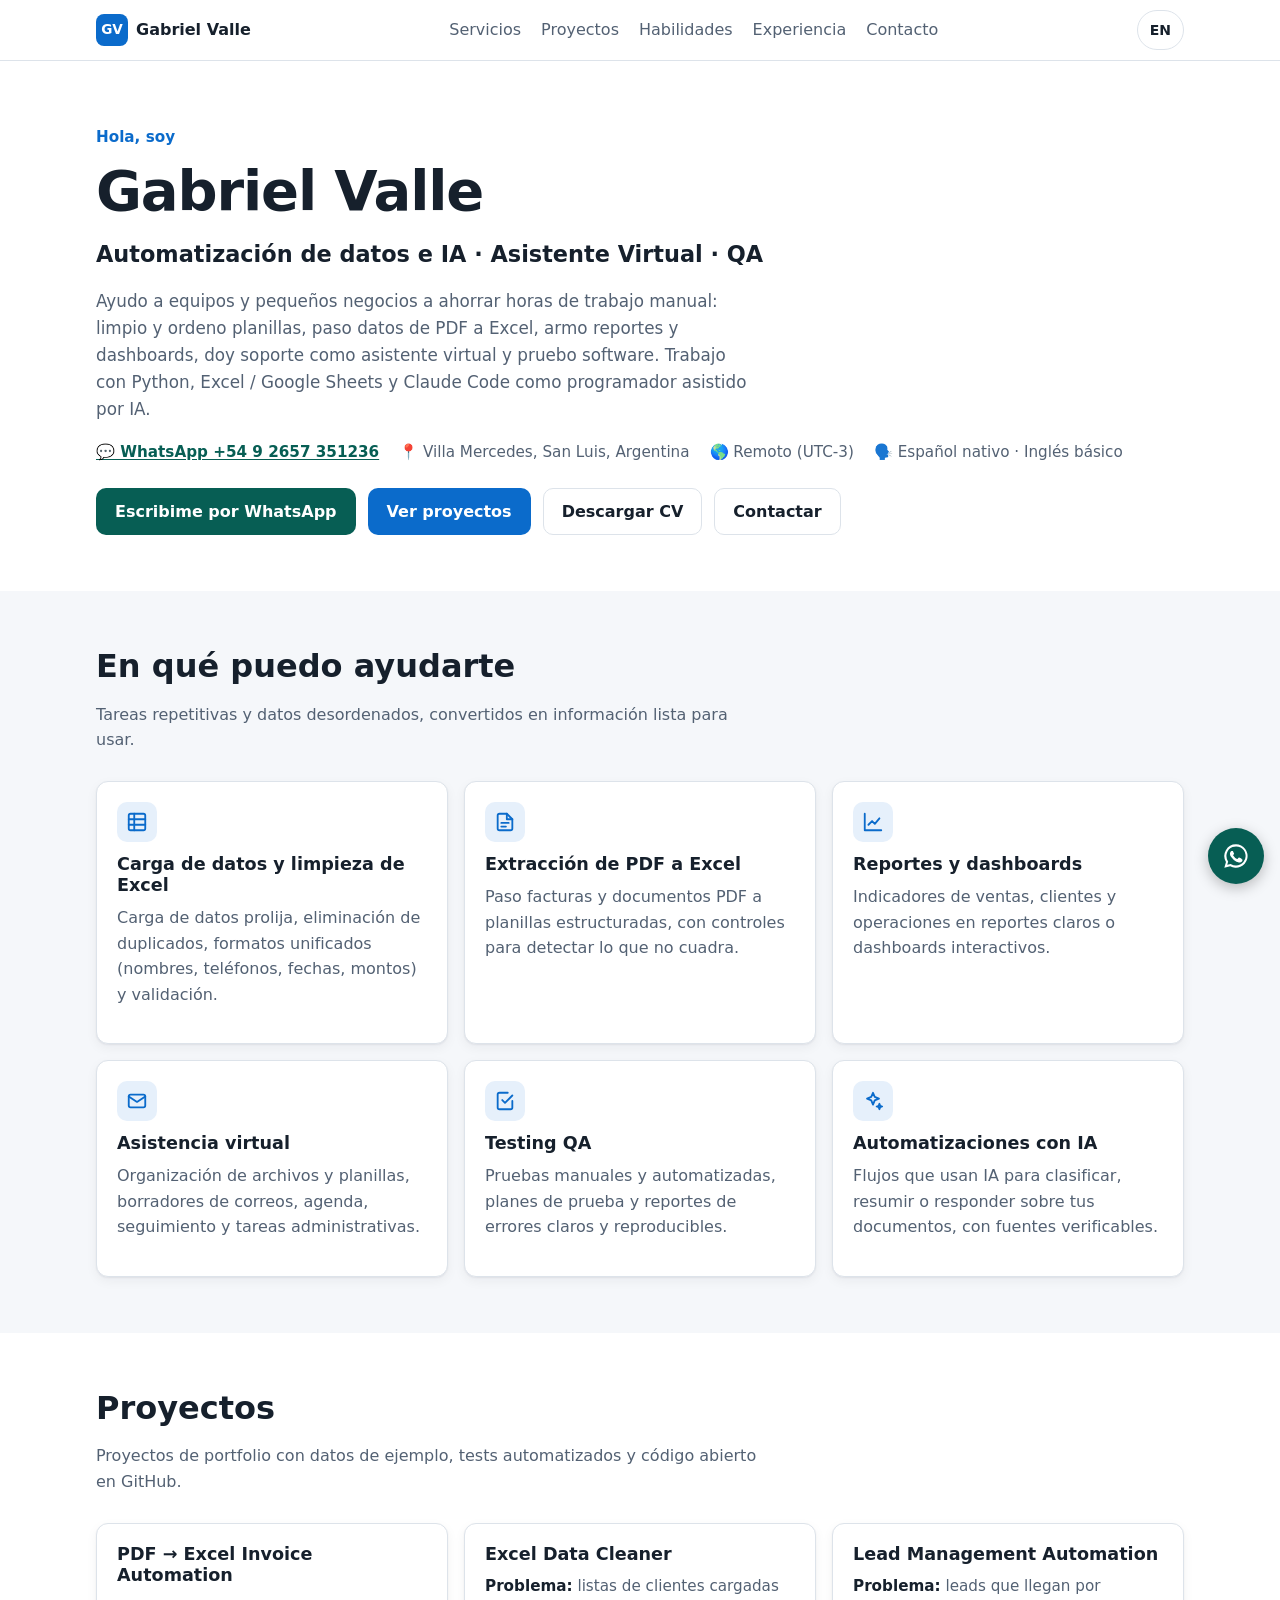
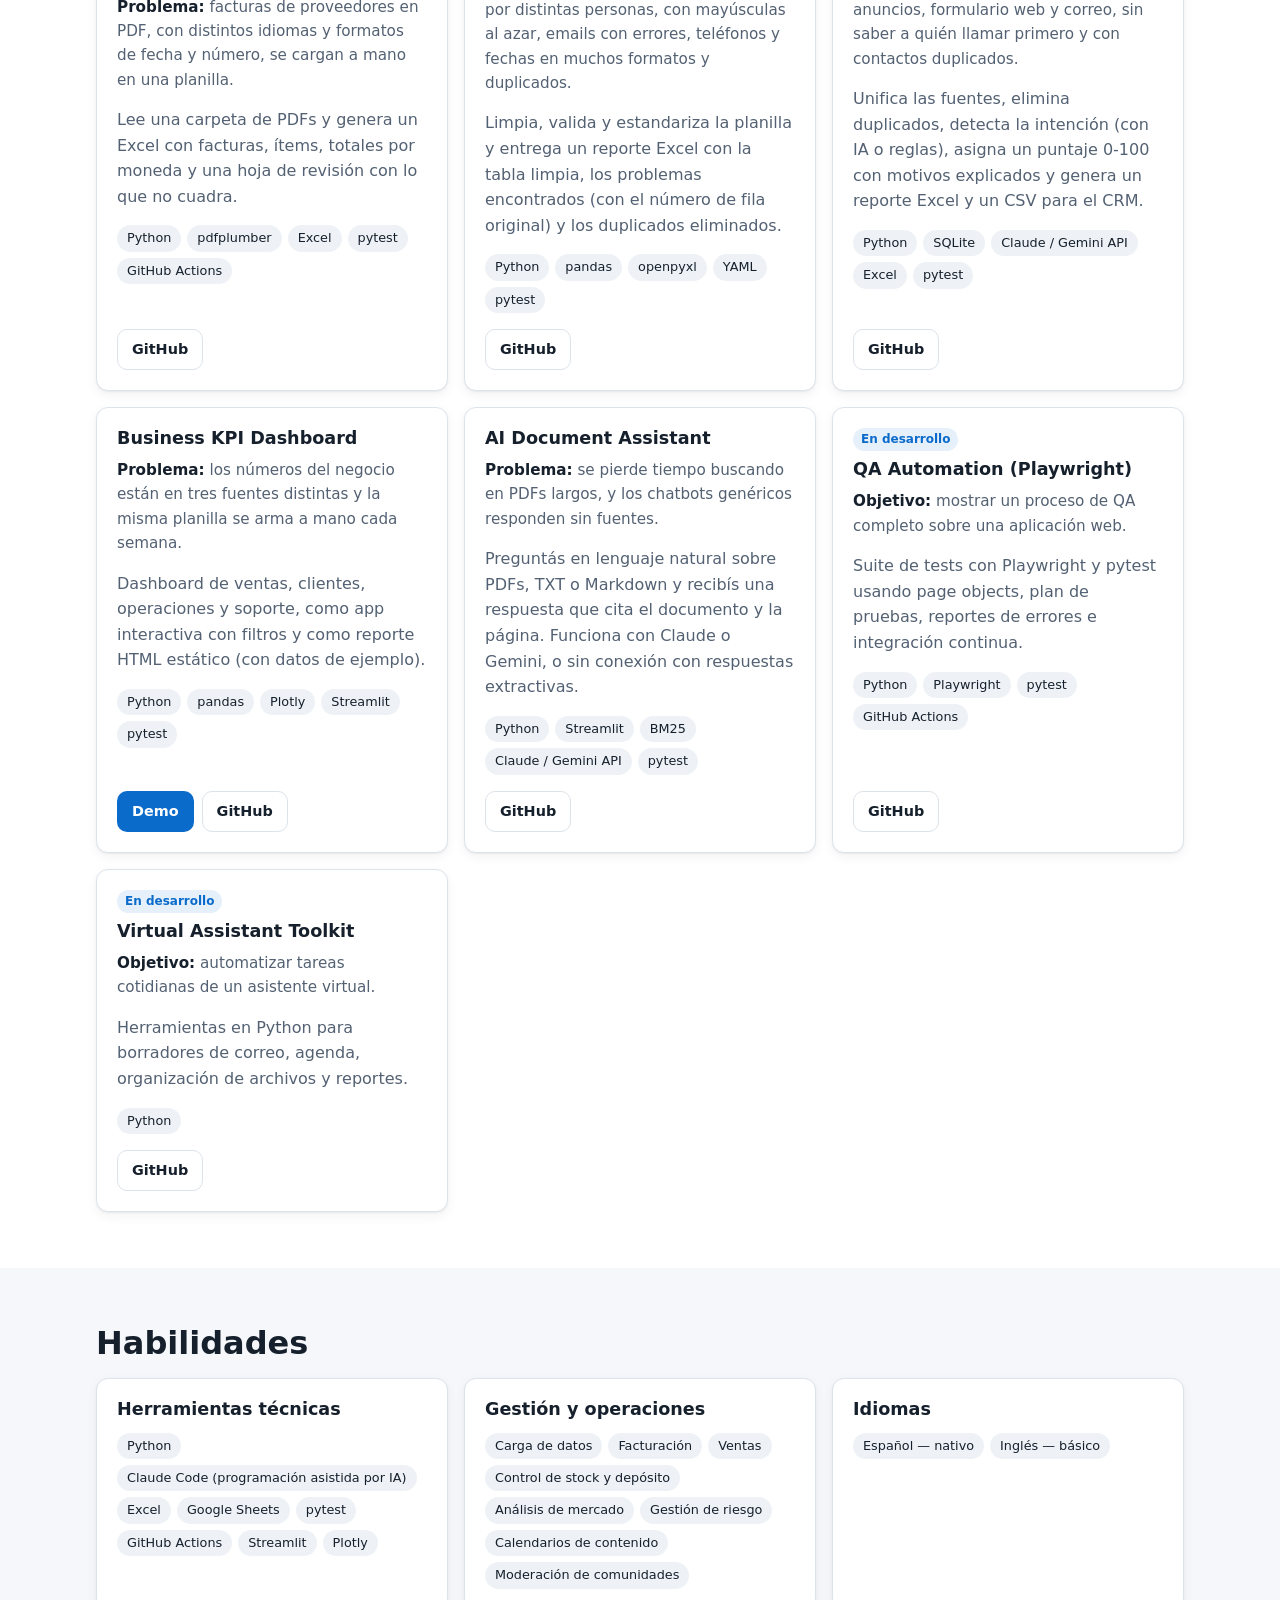
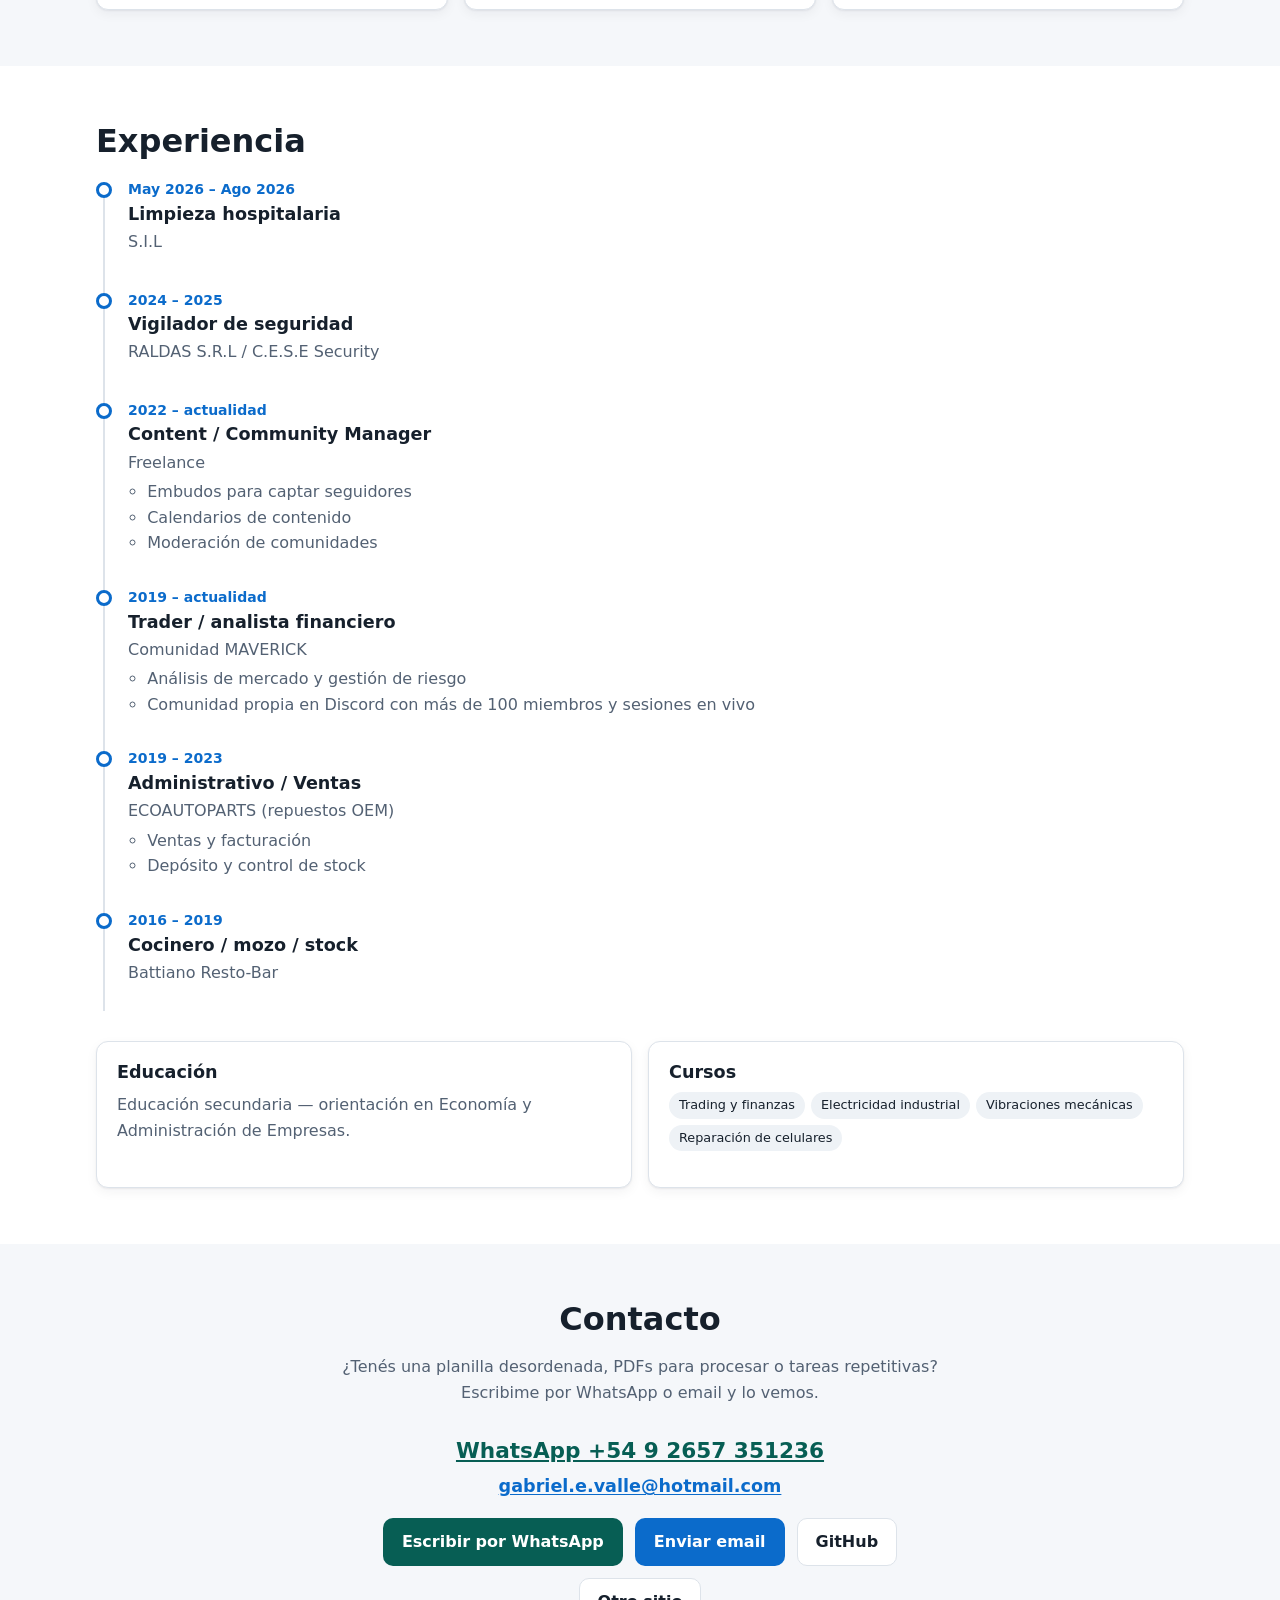
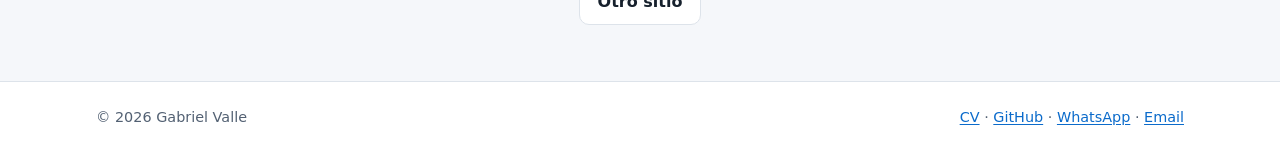
==== commit 147fdf13: "Highlight WhatsApp as main contact channel Co-Authored-By: Claude Opus 5.5 <noreply@anthropic.com>" ====
--- a/index.html
+++ b/index.html
@@ -39,6 +39,7 @@
     "name": "Gabriel Valle",
     "url": "https://gabrielvalle-491.github.io/",
     "email": "mailto:gabriel.e.valle@hotmail.com",
+    "telephone": "+5492657351236",
     "jobTitle": "Data & AI Automation · Virtual Assistant · QA",
     "address": { "@type": "PostalAddress", "addressLocality": "Villa Mercedes", "addressRegion": "San Luis", "addressCountry": "AR" },
     "sameAs": ["https://github.com/gabrielvalle-491", "https://allmaverick.my.canva.site/"]
@@ -86,11 +87,13 @@
           I work with Python, Excel / Google Sheets and Claude Code as an AI pair programmer.
         </p>
         <ul class="hero-meta">
+          <li><a class="wa-inline" href="https://wa.me/5492657351236">💬 WhatsApp +54 9 2657 351236</a></li>
           <li>📍 Villa Mercedes, San Luis, Argentina</li>
           <li><span data-l="es">🌎 Remoto (UTC-3)</span><span data-l="en">🌎 Remote (UTC-3)</span></li>
           <li><span data-l="es">🗣️ Español nativo · Inglés básico</span><span data-l="en">🗣️ Spanish native · Basic English</span></li>
         </ul>
         <div class="hero-actions">
+          <a class="btn btn-whatsapp" href="https://wa.me/5492657351236"><span data-l="es">Escribime por WhatsApp</span><span data-l="en">Message me on WhatsApp</span></a>
           <a class="btn btn-primary" href="#proyectos"><span data-l="es">Ver proyectos</span><span data-l="en">View projects</span></a>
           <a class="btn btn-outline" href="cv/"><span data-l="es">Descargar CV</span><span data-l="en">Download CV</span></a>
           <a class="btn btn-outline" href="#contacto"><span data-l="es">Contactar</span><span data-l="en">Contact me</span></a>
@@ -344,11 +347,13 @@
       <div class="container contact-box">
         <h2 id="contacto-title"><span data-l="es">Contacto</span><span data-l="en">Contact</span></h2>
         <p class="section-intro" style="margin-inline:auto">
-          <span data-l="es">¿Tenés una planilla desordenada, PDFs para procesar o tareas repetitivas? Escribime y lo vemos.</span>
-          <span data-l="en">Got a messy spreadsheet, PDFs to process or repetitive tasks? Send me an email and let's talk.</span>
-        </p>
+          <span data-l="es">¿Tenés una planilla desordenada, PDFs para procesar o tareas repetitivas? Escribime por WhatsApp o email y lo vemos.</span>
+          <span data-l="en">Got a messy spreadsheet, PDFs to process or repetitive tasks? Message me on WhatsApp or email and let's talk.</span>
+        </p>
+        <p class="whatsapp"><a href="https://wa.me/5492657351236">WhatsApp +54 9 2657 351236</a></p>
         <p class="email"><a href="mailto:gabriel.e.valle@hotmail.com">gabriel.e.valle@hotmail.com</a></p>
         <div class="hero-actions">
+          <a class="btn btn-whatsapp" href="https://wa.me/5492657351236"><span data-l="es">Escribir por WhatsApp</span><span data-l="en">WhatsApp me</span></a>
           <a class="btn btn-primary" href="mailto:gabriel.e.valle@hotmail.com"><span data-l="es">Enviar email</span><span data-l="en">Send email</span></a>
           <a class="btn btn-outline" href="https://github.com/gabrielvalle-491">GitHub</a>
           <a class="btn btn-outline" href="https://allmaverick.my.canva.site/"><span data-l="es">Otro sitio</span><span data-l="en">Other site</span></a>
@@ -363,9 +368,11 @@
       <p style="margin:0">
         <a href="cv/">CV</a> ·
         <a href="https://github.com/gabrielvalle-491">GitHub</a> ·
+        <a href="https://wa.me/5492657351236">WhatsApp</a> ·
         <a href="mailto:gabriel.e.valle@hotmail.com">Email</a>
       </p>
     </div>
   </footer>
+  <a class="wa-float" href="https://wa.me/5492657351236" aria-label="WhatsApp +54 9 2657 351236" data-es-aria-label="Escribime por WhatsApp" data-en-aria-label="Message me on WhatsApp"><svg viewBox="0 0 24 24" width="28" height="28" aria-hidden="true"><path fill="currentColor" d="M12 2a10 10 0 0 0-8.6 15.1L2 22l5-1.3A10 10 0 1 0 12 2Zm0 18.2a8.2 8.2 0 0 1-4.2-1.2l-.3-.2-3 .8.8-2.9-.2-.3A8.2 8.2 0 1 1 12 20.2Zm4.5-6.1c-.2-.1-1.5-.7-1.7-.8-.2-.1-.4-.1-.6.1l-.8 1c-.1.2-.3.2-.5.1a6.7 6.7 0 0 1-3.3-2.9c-.3-.4.2-.4.7-1.3.1-.2 0-.3 0-.4l-.8-1.8c-.2-.5-.4-.4-.6-.4h-.5a1 1 0 0 0-.7.3 3 3 0 0 0-.9 2.2 5.2 5.2 0 0 0 1.1 2.7 11.8 11.8 0 0 0 4.5 4c1.7.7 2.3.8 3.2.6a2.7 2.7 0 0 0 1.8-1.2 2.2 2.2 0 0 0 .1-1.3c0-.1-.2-.2-.5-.3Z"/></svg></a>
 </body>
 </html>
--- a/assets/css/style.css
+++ b/assets/css/style.css
@@ -0,0 +1,195 @@
+/* ===== Design tokens ===== */
+:root {
+  --bg: #ffffff;
+  --bg-alt: #f5f7fa;
+  --surface: #ffffff;
+  --text: #16202c;
+  --muted: #536173;
+  --border: #dde3ea;
+  --accent: #0b6bcb;
+  --accent-strong: #08539e;
+  --accent-soft: #e6f0fb;
+  --on-accent: #ffffff;
+  --tag-bg: #eef2f6;
+  --radius: 12px;
+  --shadow: 0 1px 2px rgba(16, 24, 40, .06), 0 4px 12px rgba(16, 24, 40, .05);
+  --max: 1120px;
+  --font: system-ui, -apple-system, "Segoe UI", Roboto, "Helvetica Neue", Arial, sans-serif;
+  color-scheme: light dark;
+}
+@media (prefers-color-scheme: dark) {
+  :root {
+    --bg: #0e141b;
+    --bg-alt: #131b24;
+    --surface: #17212c;
+    --text: #e6edf3;
+    --muted: #9aa8b8;
+    --border: #273444;
+    --accent: #5aa9f5;
+    --accent-strong: #8cc3f8;
+    --accent-soft: #15283b;
+    --on-accent: #0b1520;
+    --tag-bg: #1e2a37;
+    --shadow: 0 1px 2px rgba(0, 0, 0, .4);
+  }
+}
+
+/* ===== Language switching: show only the active language ===== */
+html[lang="es"] [data-l="en"],
+html[lang="en"] [data-l="es"] { display: none !important; }
+
+/* ===== Base ===== */
+*, *::before, *::after { box-sizing: border-box; }
+html { scroll-behavior: smooth; -webkit-text-size-adjust: 100%; }
+@media (prefers-reduced-motion: reduce) { html { scroll-behavior: auto; } }
+body {
+  margin: 0;
+  background: var(--bg);
+  color: var(--text);
+  font-family: var(--font);
+  font-size: 1rem;
+  line-height: 1.6;
+}
+img, svg { max-width: 100%; }
+a { color: var(--accent); text-underline-offset: 2px; }
+a:hover { color: var(--accent-strong); }
+:focus-visible { outline: 3px solid var(--accent); outline-offset: 2px; border-radius: 4px; }
+h1, h2, h3 { line-height: 1.2; margin: 0 0 .5em; }
+h2 { font-size: clamp(1.5rem, 1.2rem + 1.2vw, 2rem); }
+h3 { font-size: 1.1rem; }
+p { margin: 0 0 1em; }
+ul { padding-left: 1.2em; }
+
+.container { width: 100%; max-width: var(--max); margin: 0 auto; padding: 0 16px; }
+.skip-link {
+  position: absolute; left: 8px; top: -48px; z-index: 100;
+  background: var(--accent); color: var(--on-accent); padding: 8px 12px; border-radius: 6px;
+}
+.skip-link:focus { top: 8px; color: var(--on-accent); }
+.visually-hidden {
+  position: absolute !important; width: 1px; height: 1px; overflow: hidden;
+  clip: rect(0 0 0 0); white-space: nowrap;
+}
+
+/* ===== Header ===== */
+.site-header {
+  position: sticky; top: 0; z-index: 50;
+  background: color-mix(in srgb, var(--bg) 88%, transparent);
+  backdrop-filter: saturate(150%) blur(8px);
+  border-bottom: 1px solid var(--border);
+}
+.nav { display: flex; align-items: center; justify-content: space-between; gap: 12px; min-height: 60px; }
+.brand { font-weight: 700; color: var(--text); text-decoration: none; display: inline-flex; align-items: center; gap: 8px; }
+.brand-mark {
+  display: inline-grid; place-items: center; width: 32px; height: 32px; border-radius: 8px;
+  background: var(--accent); color: var(--on-accent); font-size: .85rem; font-weight: 800;
+}
+.nav-links { display: none; list-style: none; margin: 0; padding: 0; gap: 20px; }
+.nav-links a { color: var(--muted); text-decoration: none; font-weight: 500; }
+.nav-links a:hover { color: var(--text); }
+@media (min-width: 900px) { .nav-links { display: flex; } }
+
+.lang-toggle {
+  border: 1px solid var(--border); background: var(--surface); color: var(--text);
+  border-radius: 999px; padding: 6px 12px; font: inherit; font-size: .875rem; font-weight: 600;
+  cursor: pointer; min-height: 40px;
+}
+.lang-toggle:hover { border-color: var(--accent); }
+
+/* ===== Buttons ===== */
+.btn {
+  display: inline-flex; align-items: center; justify-content: center; gap: 8px;
+  min-height: 44px; padding: 10px 18px; border-radius: 10px;
+  font-weight: 600; text-decoration: none; border: 1px solid transparent; cursor: pointer;
+}
+.btn-primary { background: var(--accent); color: var(--on-accent); }
+.btn-primary:hover { background: var(--accent-strong); color: var(--on-accent); }
+.btn-outline { border-color: var(--border); color: var(--text); background: var(--surface); }
+.btn-outline:hover { border-color: var(--accent); color: var(--accent); }
+
+/* ===== Sections ===== */
+section { padding: 56px 0; scroll-margin-top: 60px; }
+section:nth-of-type(even) { background: var(--bg-alt); }
+.section-intro { color: var(--muted); max-width: 65ch; margin-bottom: 28px; }
+
+/* Hero */
+.hero { padding: 64px 0 56px; }
+.eyebrow { color: var(--accent); font-weight: 600; font-size: .95rem; margin-bottom: 8px; }
+.hero h1 { font-size: clamp(2.2rem, 1.6rem + 3vw, 3.5rem); letter-spacing: -.02em; margin-bottom: 12px; }
+.hero .title { font-size: clamp(1.1rem, 1rem + .6vw, 1.4rem); font-weight: 600; color: var(--text); margin-bottom: 16px; }
+.hero .pitch { color: var(--muted); max-width: 62ch; font-size: 1.05rem; }
+.hero-meta { display: flex; flex-wrap: wrap; gap: 8px 20px; color: var(--muted); font-size: .95rem; margin: 0 0 24px; padding: 0; list-style: none; }
+.hero-actions { display: flex; flex-wrap: wrap; gap: 12px; }
+
+/* Grids & cards */
+.grid { display: grid; gap: 16px; grid-template-columns: 1fr; }
+@media (min-width: 640px) { .grid-2, .grid-3 { grid-template-columns: repeat(2, 1fr); } }
+@media (min-width: 960px) { .grid-3 { grid-template-columns: repeat(3, 1fr); } }
+.card {
+  background: var(--surface); border: 1px solid var(--border); border-radius: var(--radius);
+  padding: 20px; box-shadow: var(--shadow); display: flex; flex-direction: column;
+}
+.card p { color: var(--muted); }
+.card .icon {
+  width: 40px; height: 40px; border-radius: 10px; background: var(--accent-soft); color: var(--accent);
+  display: grid; place-items: center; margin-bottom: 12px;
+}
+.card .icon svg { width: 22px; height: 22px; }
+
+/* Projects */
+.project .status {
+  align-self: flex-start; font-size: .75rem; font-weight: 600; padding: 2px 8px; border-radius: 999px;
+  background: var(--accent-soft); color: var(--accent); margin-bottom: 8px;
+}
+.project .problem { font-size: .95rem; }
+.project .problem strong { color: var(--text); }
+.tags { list-style: none; padding: 0; margin: 0 0 16px; display: flex; flex-wrap: wrap; gap: 6px; }
+.tags li { background: var(--tag-bg); color: var(--text); font-size: .8rem; padding: 3px 10px; border-radius: 999px; }
+.project .links { margin-top: auto; display: flex; flex-wrap: wrap; gap: 8px; }
+.project .links .btn { min-height: 40px; padding: 8px 14px; font-size: .9rem; }
+
+/* Skills */
+.skill-group h3 { margin-bottom: 12px; }
+.skill-group .tags { margin: 0; }
+
+/* Timeline */
+.timeline { list-style: none; margin: 0; padding: 0; position: relative; }
+.timeline::before { content: ""; position: absolute; left: 7px; top: 6px; bottom: 6px; width: 2px; background: var(--border); }
+.timeline > li { position: relative; padding: 0 0 28px 32px; }
+.timeline > li::before {
+  content: ""; position: absolute; left: 0; top: 6px; width: 16px; height: 16px; border-radius: 50%;
+  background: var(--bg); border: 3px solid var(--accent);
+}
+.timeline .when { font-size: .875rem; color: var(--accent); font-weight: 600; }
+.timeline h3 { margin: 2px 0 4px; }
+.timeline .org { color: var(--muted); font-weight: 500; margin-bottom: 4px; }
+.timeline ul { margin: 0; color: var(--muted); }
+
+.edu { margin-top: 24px; }
+
+/* Contact */
+.contact-box { text-align: center; max-width: 640px; margin: 0 auto; }
+.contact-box .hero-actions { justify-content: center; }
+.contact-box .email { font-size: 1.1rem; font-weight: 600; word-break: break-all; }
+
+/* Footer */
+.site-footer { border-top: 1px solid var(--border); padding: 24px 0; color: var(--muted); font-size: .9rem; }
+.site-footer .container { display: flex; flex-wrap: wrap; gap: 8px 24px; justify-content: space-between; }
+
+/* WhatsApp: primary contact channel */
+:root { --wa: #075e54; --wa-hover: #054a42; --on-wa: #ffffff; }
+.btn-whatsapp { background: var(--wa); color: var(--on-wa); }
+.btn-whatsapp:hover { background: var(--wa-hover); color: var(--on-wa); }
+.wa-inline { font-weight: 700; color: var(--wa); }
+@media (prefers-color-scheme: dark) { .wa-inline { color: #4fd1a5; } }
+.contact-box .whatsapp { font-size: 1.35rem; font-weight: 700; margin: 0 0 4px; }
+.contact-box .whatsapp a { color: var(--wa); }
+@media (prefers-color-scheme: dark) { .contact-box .whatsapp a { color: #4fd1a5; } }
+.wa-float {
+  position: fixed; right: 16px; bottom: 16px; z-index: 50;
+  width: 56px; height: 56px; border-radius: 50%;
+  display: grid; place-items: center;
+  background: var(--wa); color: var(--on-wa); box-shadow: 0 4px 14px rgba(0, 0, 0, .25);
+}
+.wa-float:hover { background: var(--wa-hover); color: var(--on-wa); }
+@media print { .wa-float { display: none; } }
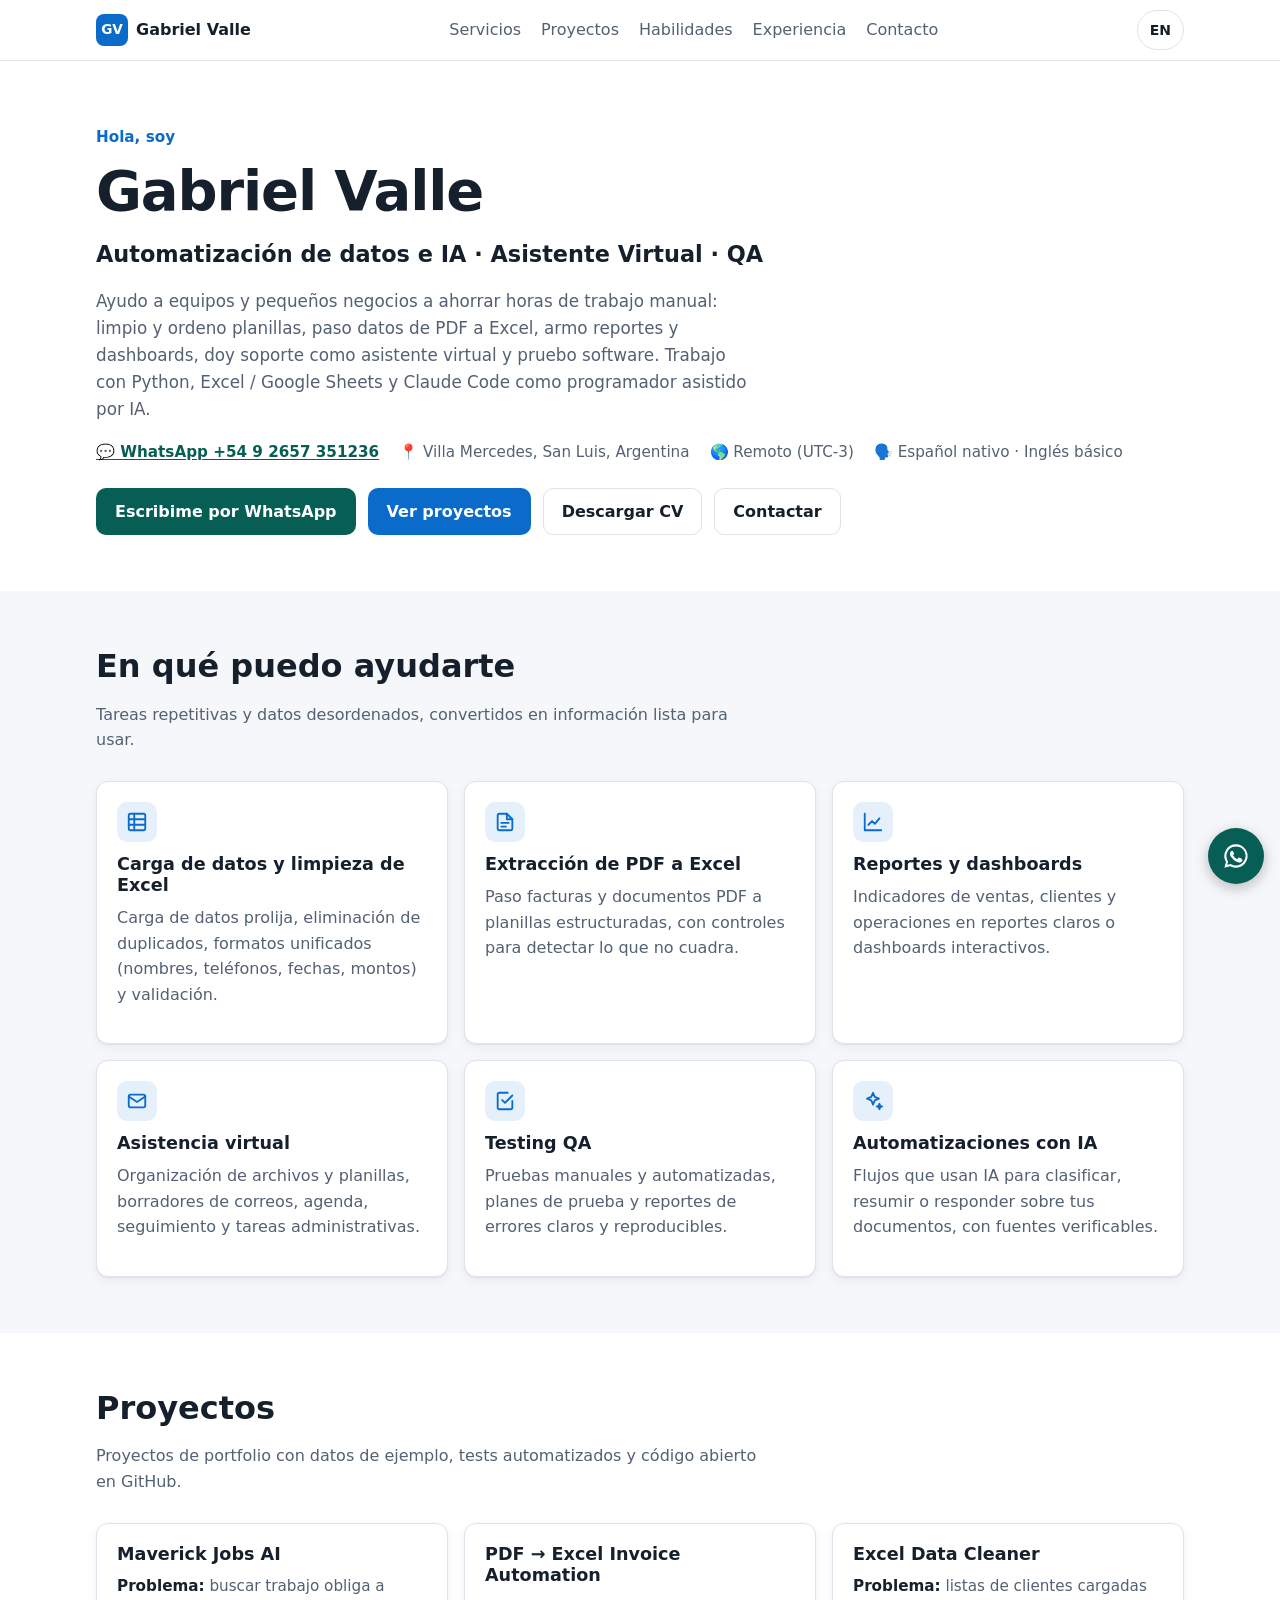
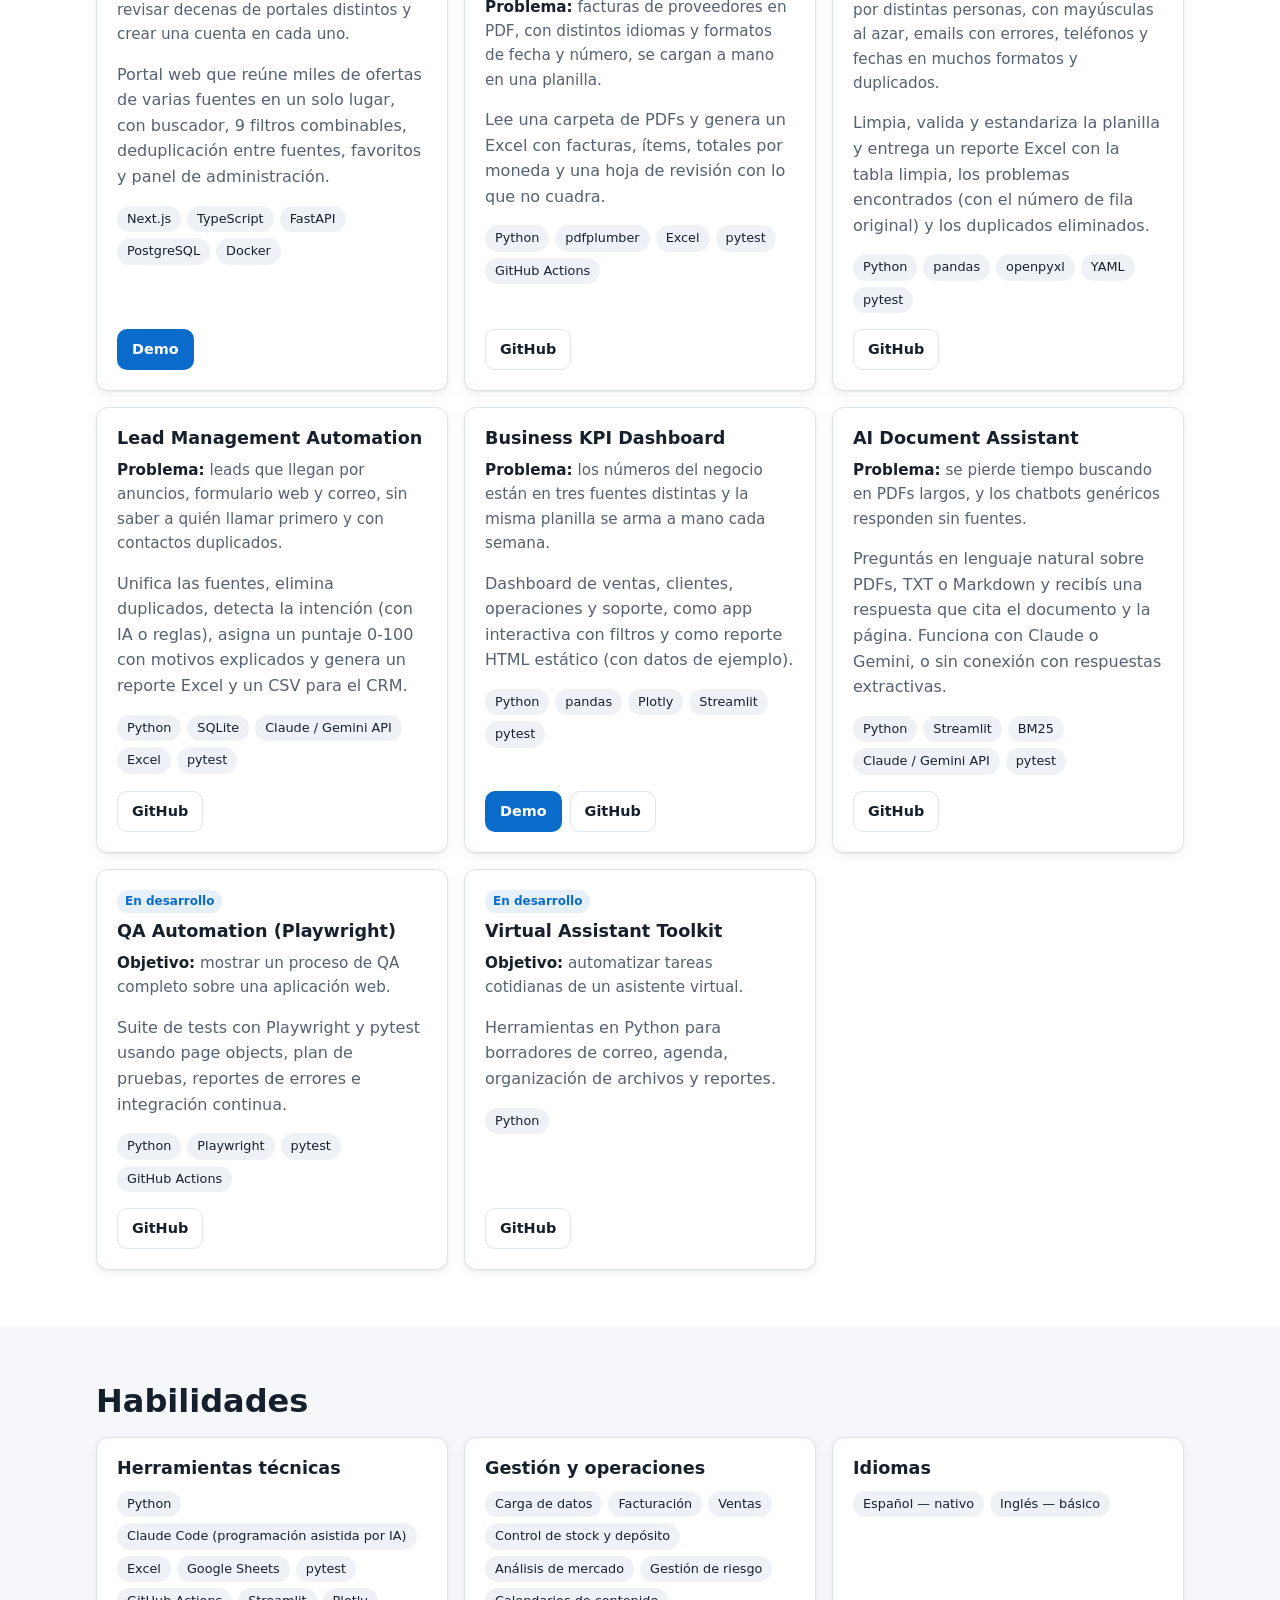
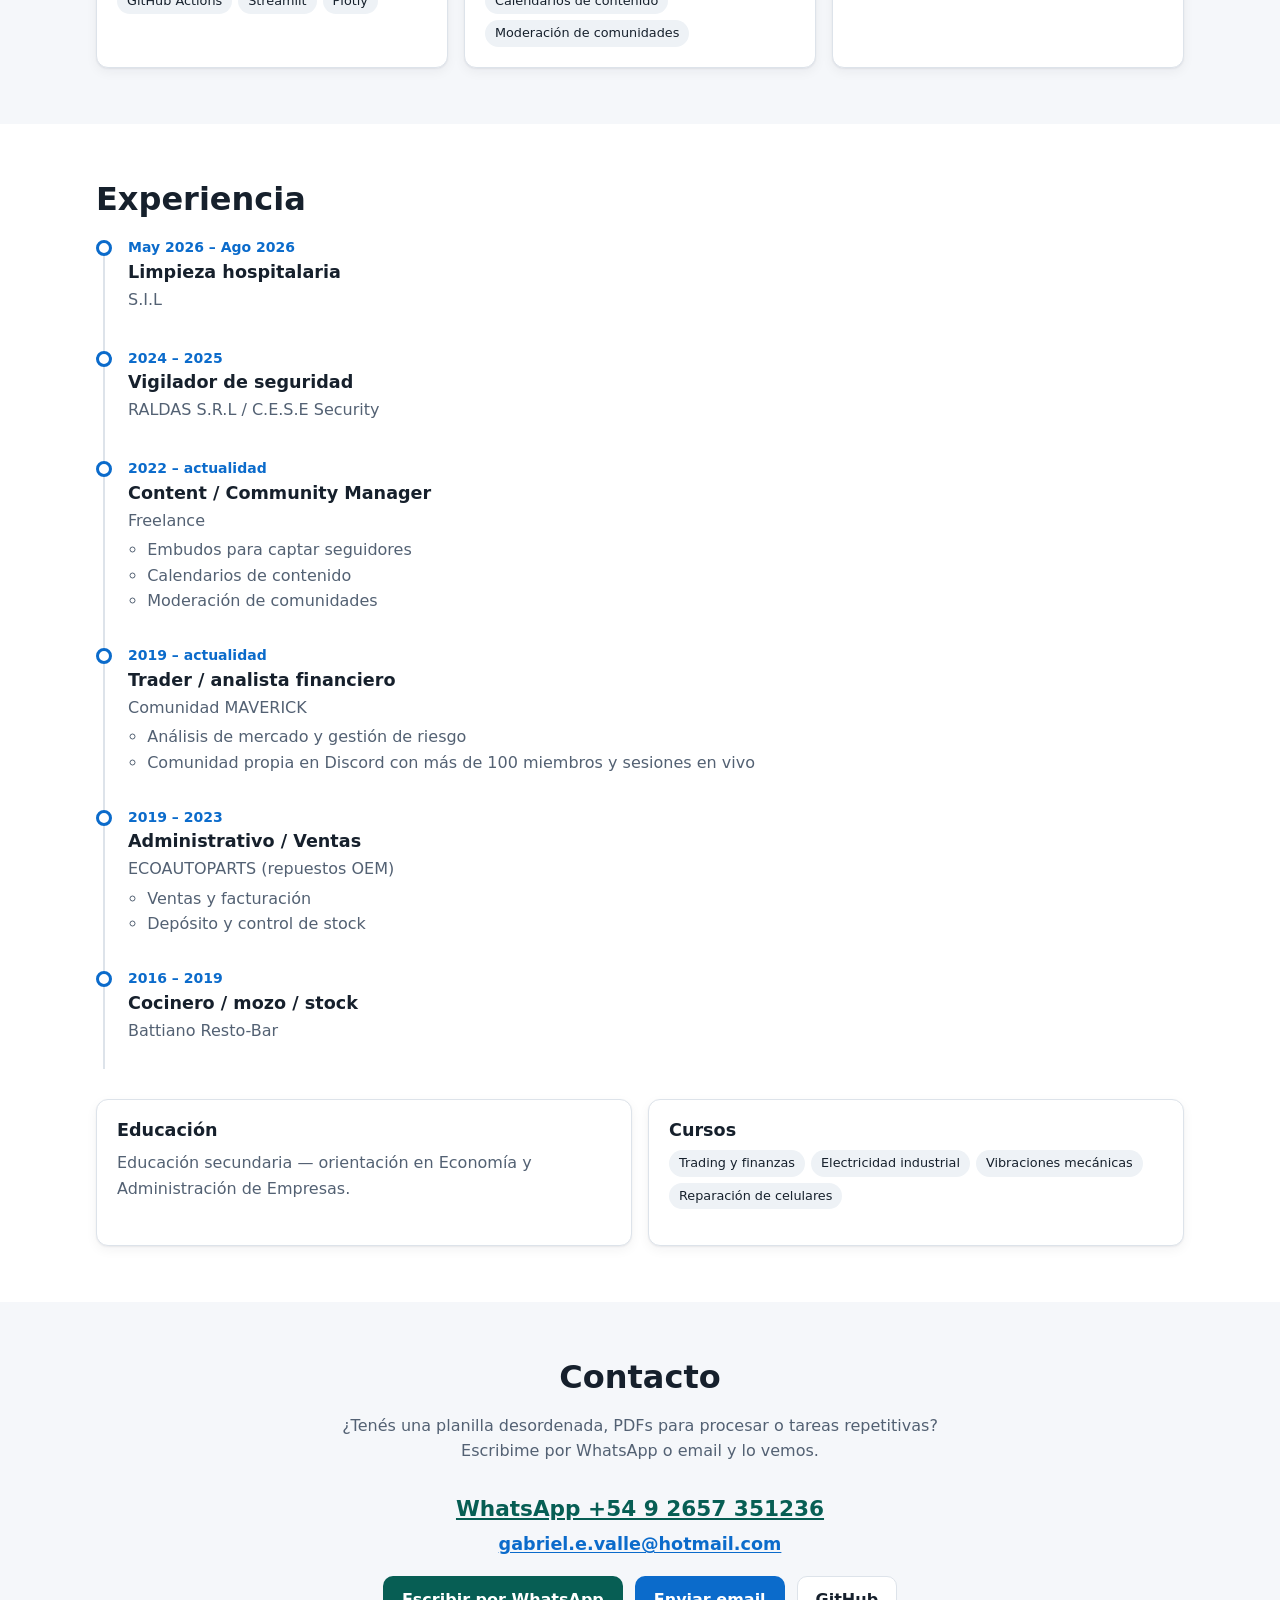
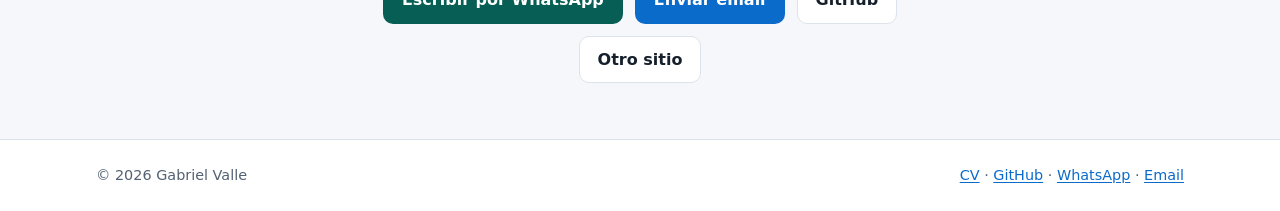
==== commit 42aaa9b7: "Add Maverick Jobs AI project Co-Authored-By: Claude Opus 5.5 <noreply@anthropic.com>" ====
--- a/index.html
+++ b/index.html
@@ -160,6 +160,18 @@
         </p>
         <div class="grid grid-3">
           <article class="card project">
+            <h3>Maverick Jobs AI</h3>
+            <p class="problem" data-l="es"><strong>Problema:</strong> buscar trabajo obliga a revisar decenas de portales distintos y crear una cuenta en cada uno.</p>
+            <p class="problem" data-l="en"><strong>Problem:</strong> job hunting means checking dozens of different portals and creating an account on each one.</p>
+            <p data-l="es">Portal web que reúne miles de ofertas de varias fuentes en un solo lugar, con buscador, 9 filtros combinables, deduplicación entre fuentes, favoritos y panel de administración.</p>
+            <p data-l="en">Web platform that gathers thousands of job posts from several sources in one place, with search, 9 combinable filters, cross-source de-duplication, favorites and an admin panel.</p>
+            <ul class="tags" aria-label="Stack"><li>Next.js</li><li>TypeScript</li><li>FastAPI</li><li>PostgreSQL</li><li>Docker</li></ul>
+            <div class="links">
+              <a class="btn btn-primary" href="https://maverick-jobs-ai.vercel.app">Demo</a>
+            </div>
+          </article>
+
+          <article class="card project">
             <h3>PDF → Excel Invoice Automation</h3>
             <p class="problem" data-l="es"><strong>Problema:</strong> facturas de proveedores en PDF, con distintos idiomas y formatos de fecha y número, se cargan a mano en una planilla.</p>
             <p class="problem" data-l="en"><strong>Problem:</strong> supplier invoices in PDF, with different languages, date and number formats, are typed into a spreadsheet by hand.</p>
